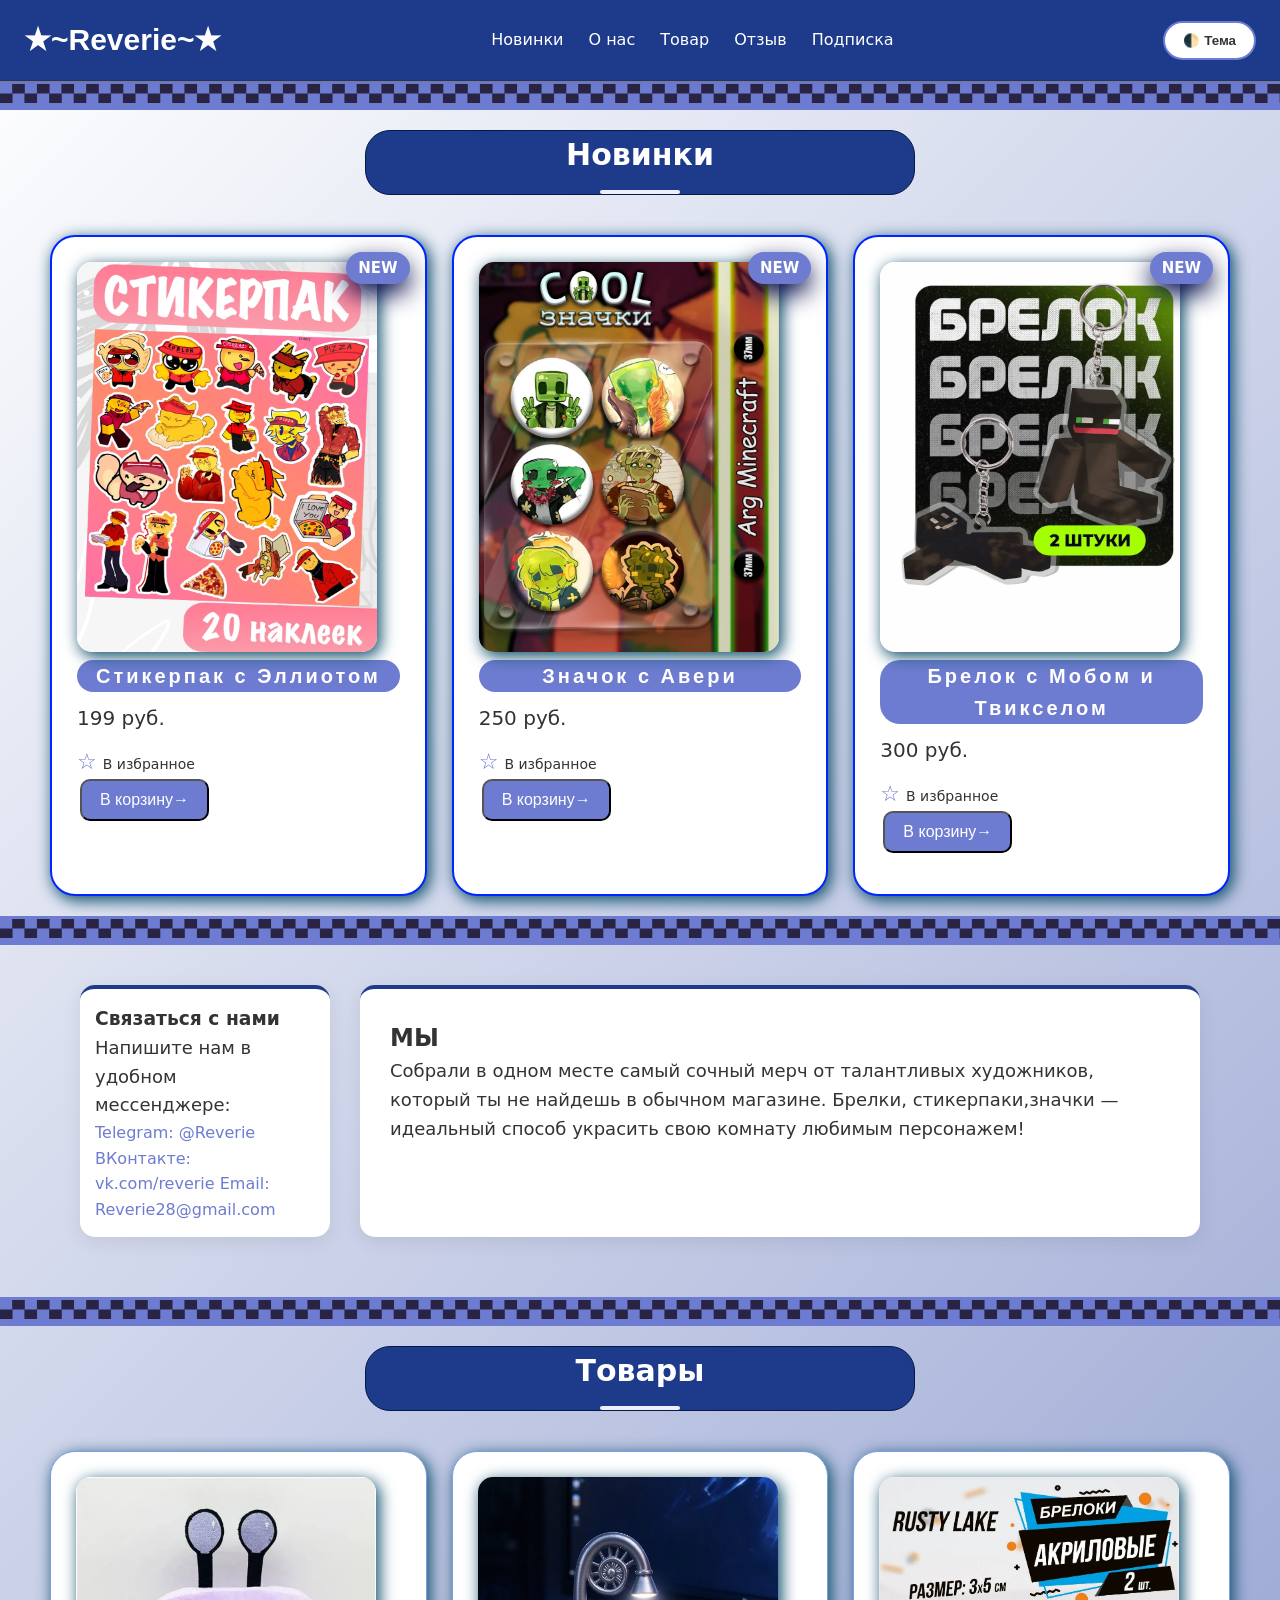
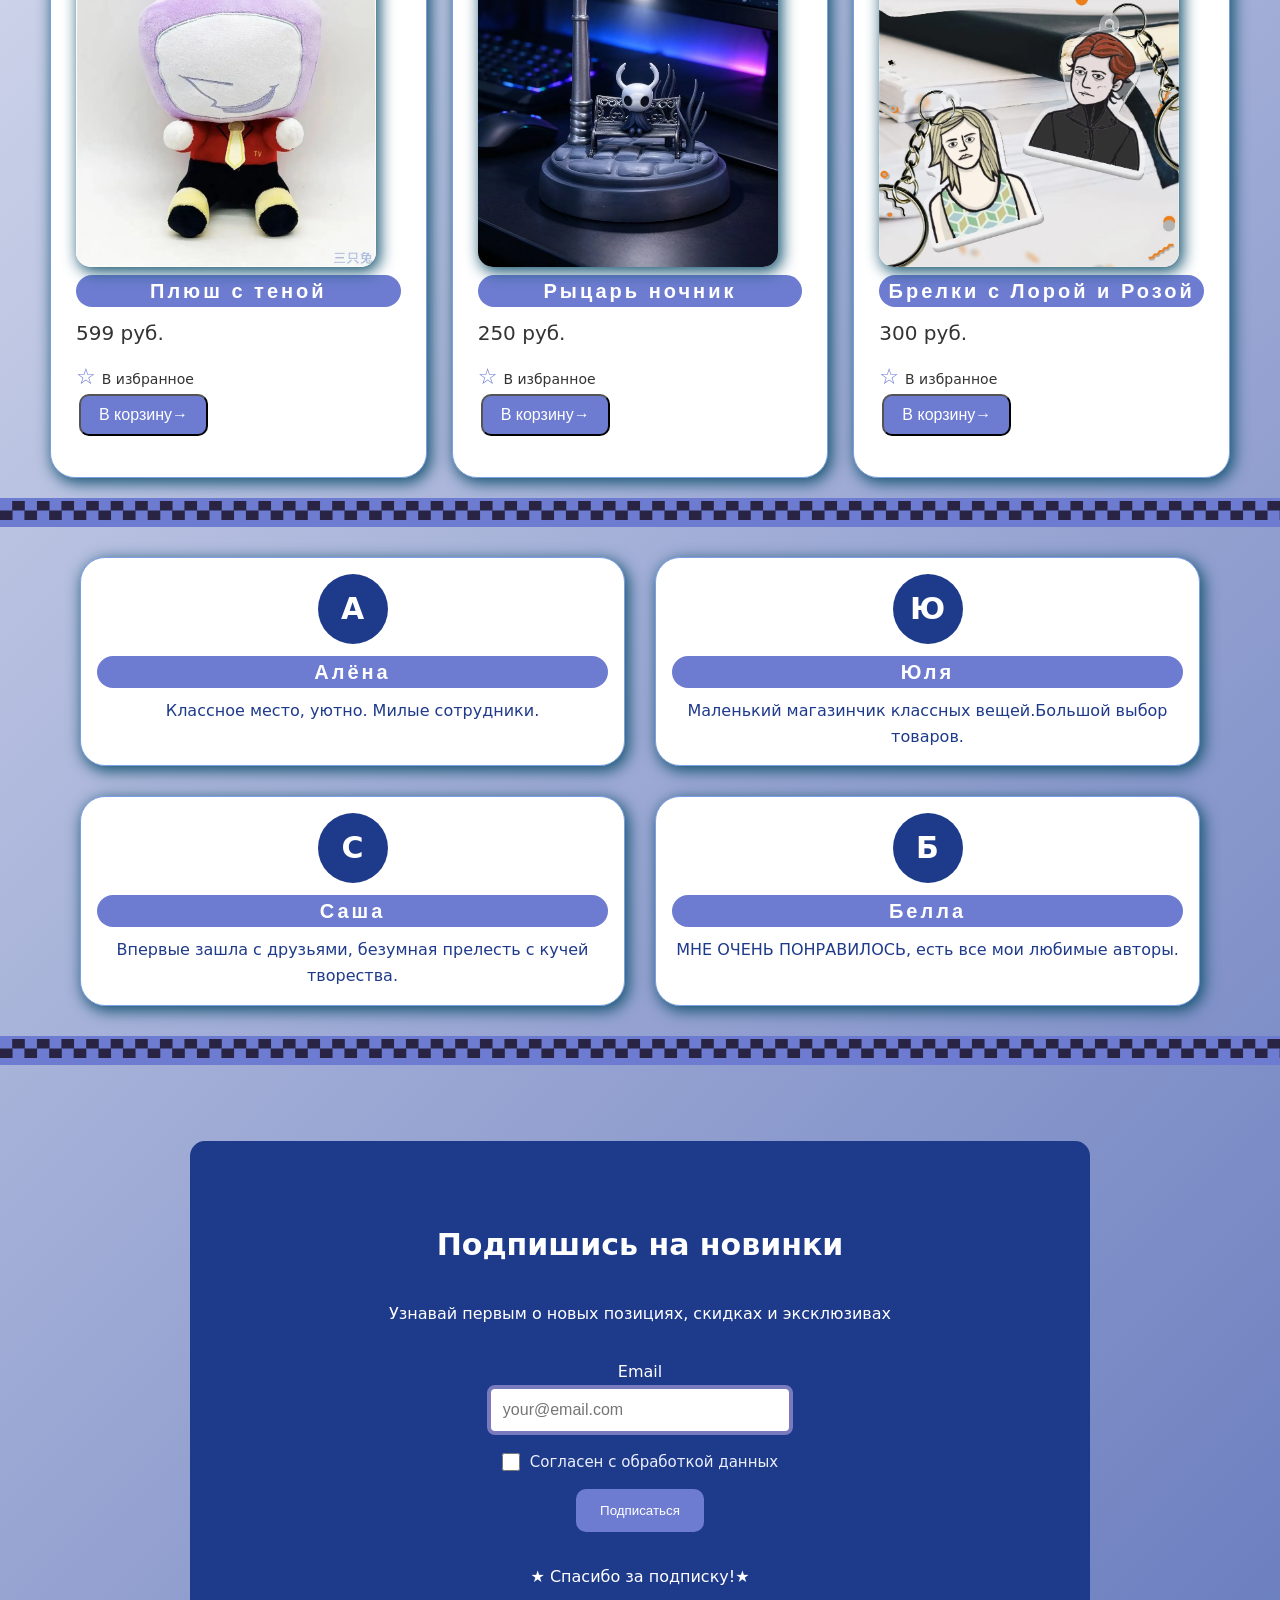
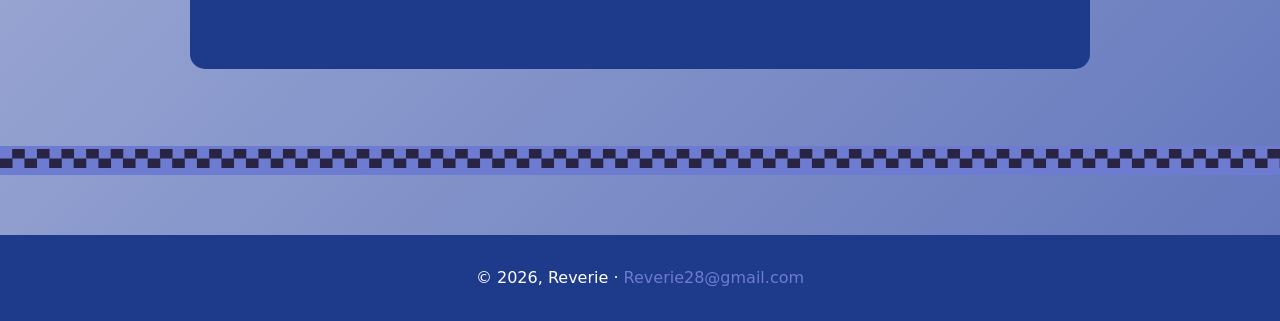
==== app_merch/index.html @ e4d5f83e "Add files via upload" ====
<!DOCTYPE html>
<html lang="ru">
<head>
  <meta charset="UTF-8">
  <meta name="viewport" content="width=device-width, initial-scale=1.0">
  <meta name="description" content="Reverie — сайт по продаже мерча">
  <title>Reverie — сайт по продаже мерча</title>
  <link rel="icon" href="favicon.svg">
  <link rel="stylesheet" href="styles.css"> 
</head>
<body>
  <header class="nav">
    <a href="#" class="logo">★~Reverie~★</a>
     <nav class="menu"> 
      <a href="#cont">Новинки</a> 
      <a href="#nas">О нас</a> 
      <a href="#cont1">Товар</a> 
      <a href="#otzuv">Отзыв</a> 
      <a href="#sub">Подписка</a> 
    </nav> 
    <button class="theme-toggle" onclick="document.body.classList.toggle('dark')">
    🌓 Тема
</button>

  </header>
 
  <main>
  <section class="decor1">
  <p>▄▀▄▀▄▀▄▀▄▀▄▀▄▀▄▀▄▀▄▀▄▀▄▀▄▀▄▀▄▀▄▀▄▀▄▀▄▀▄▀▄▀▄▀▄▀▄▀▄▀▄▀▄▀▄▀▄▀▄▀▄▀▄▀▄▀▄▀▄▀▄▀▄▀▄▀▄▀▄▀▄▀▄▀▄▀▄▀▄▀▄▀▄▀▄▀▄▀▄▀▄▀▄▀▄▀▄▀▄▀▄▀▄▀▄▀▄▀▄▀▄▀▄▀▄▀▄▀▄▀▄▀▄▀</p>
  </section>
    <section class="cont" id="cont">
         <h2>Новинки</h2>
    </section>
    <section class="cards-section">
        <div class="card"> 
          <span class="badge">NEW</span>
         <img src="elli.jpg" alt="мерч по Forsaken" width="300" height="390">
          <h3>Стикерпак с Эллиотом</h3> 
          <p class="price">199 руб.</p> 
          <label class="fav">
          <input type="checkbox">
          <span>В избранное</span>
          </label>
         <button class="btn">В корзину</button>
        </div> 
 
        <div class="card"> 
           <span class="badge">NEW</span>
        <img src="avery.jpg" alt="мерч по STWTDE" width="300" height="390">
          <h3>Значок с Авери</h3> 
          <p class="price">250 руб.</p>
          <label class="fav">
          <input type="checkbox">
          <span>В избранное</span>
          </label>
          <button class="btn">В корзину</button> 
        </div> 
 
        <div class="card"> 
           <span class="badge">NEW</span>
        <img src="Mob.jpg" alt="мерч по ThatMob" width="300" height="390">
          <h3>Брелок с Мобом и Твикселом</h3> 
          <p class="price">300 руб.</p> 
          <label class="fav">
          <input type="checkbox">
          <span>В избранное</span>
          </label>
          <button class="btn">В корзину</button>
           </div>  
    </section>
 
<section class="decor2">
 <p>▄▀▄▀▄▀▄▀▄▀▄▀▄▀▄▀▄▀▄▀▄▀▄▀▄▀▄▀▄▀▄▀▄▀▄▀▄▀▄▀▄▀▄▀▄▀▄▀▄▀▄▀▄▀▄▀▄▀▄▀▄▀▄▀▄▀▄▀▄▀▄▀▄▀▄▀▄▀▄▀▄▀▄▀▄▀▄▀▄▀▄▀▄▀▄▀▄▀▄▀▄▀▄▀▄▀▄▀▄▀▄▀▄▀▄▀▄▀▄▀▄▀▄▀▄▀▄▀▄▀▄▀▄▀</p>
</section>

<section class="layout" id="nas">
    <aside class="sidebar">
        <h3>Связаться с нами</h3>
    <p>Напишите нам в удобном мессенджере:</p>
    <ul class="sidebar-menu">
        <a href="#">  Telegram: @Reverie</a>
        <a href="#">ВКонтакте: vk.com/reverie</a>
        <a href="#">Email: Reverie28@gmail.com</a>
    </ul>
    </aside>
    <section class="content">
        <h2>МЫ</h2>
        <p>Собрали в одном месте самый сочный мерч от талантливых художников, который ты не найдешь в обычном магазине. Брелки, стикерпаки,значки — идеальный способ украсить свою комнату любимым персонажем!</p>
    </section>
</section>

<section class="decor1">
<p>▄▀▄▀▄▀▄▀▄▀▄▀▄▀▄▀▄▀▄▀▄▀▄▀▄▀▄▀▄▀▄▀▄▀▄▀▄▀▄▀▄▀▄▀▄▀▄▀▄▀▄▀▄▀▄▀▄▀▄▀▄▀▄▀▄▀▄▀▄▀▄▀▄▀▄▀▄▀▄▀▄▀▄▀▄▀▄▀▄▀▄▀▄▀▄▀▄▀▄▀▄▀▄▀▄▀▄▀▄▀▄▀▄▀▄▀▄▀▄▀▄▀▄▀▄▀▄▀▄▀▄▀▄▀</p>
</section>

<section class="cont" id="cont1">
         <h2>Товары</h2>
    </section>
    <section class="cards-section">
        <div class="card1"> 
         <img src="tena.jpg" alt="мерч по Дельтарун" width="300" height="390">
          <h3>Плюш с теной</h3> 
          <p class="price">599 руб.</p> 
          <label class="fav">
          <input type="checkbox">
          <span>В избранное</span>
          </label>
         <button class="btn">В корзину</button>
        </div> 
 
        <div class="card1"> 
        <img src="holow.jpg" alt="мерч по Hollow knight" width="300" height="390">
          <h3>Рыцарь ночник</h3> 
          <p class="price">250 руб.</p>
          <label class="fav">
          <input type="checkbox">
          <span>В избранное</span>
          </label>
          <button class="btn">В корзину</button> 
        </div> 
 
        <div class="card1">
        <img src="rusty.jpg" alt="мерч по Растилейк" width="300" height="390">
          <h3>Брелки с Лорой и Розой</h3> 
          <p class="price">300 руб.</p> 
          <label class="fav">
          <input type="checkbox">
          <span>В избранное</span>
          </label>
          <button class="btn">В корзину</button>
           </div>  
    </section>

<section class="decor2">
 <p>▄▀▄▀▄▀▄▀▄▀▄▀▄▀▄▀▄▀▄▀▄▀▄▀▄▀▄▀▄▀▄▀▄▀▄▀▄▀▄▀▄▀▄▀▄▀▄▀▄▀▄▀▄▀▄▀▄▀▄▀▄▀▄▀▄▀▄▀▄▀▄▀▄▀▄▀▄▀▄▀▄▀▄▀▄▀▄▀▄▀▄▀▄▀▄▀▄▀▄▀▄▀▄▀▄▀▄▀▄▀▄▀▄▀▄▀▄▀▄▀▄▀▄▀▄▀▄▀▄▀▄▀▄▀</p>
</section>

<section id="otzuv" class="mosaic">
      <article class="card member">
          <div class="avatar">А</div>
        <h3>Алёна</h3> 
        <p>Классное место, уютно. Милые сотрудники.</p>
      </article>
     <article class="card member">
          <div class="avatar">Ю</div>
        <h3>Юля</h3>
        <p>Маленький магазинчик классных вещей.Большой выбор товаров.</p>
      </article>
      <article class="card member">
          <div class="avatar">C</div>
        <h3>Саша</h3>
        <p>Впервые зашла с друзьями, безумная прелесть с кучей творества.</p>
      </article>
     <article class="card member">
          <div class="avatar">Б</div>
        <h3>Белла</h3>
        <p>МНЕ ОЧЕНЬ ПОНРАВИЛОСЬ, есть все мои любимые авторы.</p>
      </article>
    </section>

<section class="decor1">
 <p>▄▀▄▀▄▀▄▀▄▀▄▀▄▀▄▀▄▀▄▀▄▀▄▀▄▀▄▀▄▀▄▀▄▀▄▀▄▀▄▀▄▀▄▀▄▀▄▀▄▀▄▀▄▀▄▀▄▀▄▀▄▀▄▀▄▀▄▀▄▀▄▀▄▀▄▀▄▀▄▀▄▀▄▀▄▀▄▀▄▀▄▀▄▀▄▀▄▀▄▀▄▀▄▀▄▀▄▀▄▀▄▀▄▀▄▀▄▀▄▀▄▀▄▀▄▀▄▀▄▀▄▀▄▀</p>
</section>

<section class="sub" id="sub">
    <h2>Подпишись на новинки</h2>
    <p>Узнавай первым о новых позициях, скидках и эксклюзивах</p>
  
  <form class="sub-form">
      <span>Email</span>
      <input type="email" class="email" placeholder="your@email.com" required>
    
    <label class="sog">
      <input type="checkbox" required>
      <span>Согласен с обработкой данных</span>
    </label>
    
    <button type="submit" class="btn-sub">Подписаться</button>
  </form>
  
  <p>★ Спасибо за подписку!★</p>
  </section>
<section class="decor1">
  <p>▄▀▄▀▄▀▄▀▄▀▄▀▄▀▄▀▄▀▄▀▄▀▄▀▄▀▄▀▄▀▄▀▄▀▄▀▄▀▄▀▄▀▄▀▄▀▄▀▄▀▄▀▄▀▄▀▄▀▄▀▄▀▄▀▄▀▄▀▄▀▄▀▄▀▄▀▄▀▄▀▄▀▄▀▄▀▄▀▄▀▄▀▄▀▄▀▄▀▄▀▄▀▄▀▄▀▄▀▄▀▄▀▄▀▄▀▄▀▄▀▄▀▄▀▄▀▄▀▄▀▄▀▄▀</p>
</section>
  </main>
 
  <footer>
    <p>&copy; 2026, Reverie · <a href="Reverie28@gmail.com" >Reverie28@gmail.com</a></p>
  </footer>
  <a href="#" class="scroll-top">↑</a>
  <script>
  const btn = document.querySelector('.scroll-top');
  window.addEventListener('scroll', () => {
    btn.style.opacity = window.scrollY > 300 ? '1' : '0';
    btn.style.pointerEvents = window.scrollY > 300 ? 'auto' : 'none';
  });
</script>
</body>
</html>
---- app_merch/styles.css ----
:root{
--bg:#1E3A8A; /* Новинки */
--bgl:linear-gradient(135deg, var(--w) 0%, #6276bb 100%);/* Фон */
--text: #333; /* Перекл цвет */
--header: #1E3A8A; /*Шапка, подписки,подвал */
--logo:#FFFFFF;
--menu: #FFFFFF;
--border:#1E3A8A;/* Сайд и конт */
--decor:#6d7cd0;
--decortext:#ebeffe; /* Под новинками */
--card-bg:#FFFFFF; /* Фон карточек,отзывов */
--shad:#165471;
--font:'Trebuchet MS', 'Lucida Sans Unicode', 'Lucida Grande', 'Lucida Sans', Arial, sans-serif;
--bordradius: 25px;
--transition: 0.3s ease;
--w:white;
--b:rgb(41, 36, 68); /* КУбики*/
--btn:white;
--btnsub:#6d7cd0;


}

* {
    margin: 0;
    padding: 0;
    box-sizing: border-box;
}

body {
    font-family: system-ui, Arial, sans-serif;
    line-height: 1.6;
    color: #333;
    background: var(--bgl);

}

header.nav { 
  position: sticky; 
  top: 0; 
  z-index: 100; 
  display: flex; 
  justify-content: space-between; 
  align-items: center; 
  padding: 16px 24px; 
  background: var(--header);
  border-bottom: 1px solid ; 
  box-shadow: 0 2px 10px #0000000d;
} 

.logo {
  font-size: clamp(22px, 3vw, 30px);
  font-family: 'Franklin Gothic Medium', 'Arial Narrow', Arial, sans-serif;
  font-weight: 700;
  color:var(--logo);
  text-decoration: none;
}

.menu { display: flex; gap: 25px; } 
.menu a { color:var(--menu); text-decoration: none; } 
.menu a:hover { color: #1f4e79; } 


nav a {
  text-decoration: none;
  color: #333;
  font-weight: 500;
}

.catalog h2{font-size: clamp(20px, 2.5vw, 25px);
  margin-left: 20px;
  margin-bottom: 20px;
  color: #a8352f;
}


.cont { 
  margin: 20px auto;
  background-color: var(--bg);
  border-radius:var(--bordradius);
  width: 550px;
  color:var(--w);
  border: 1px solid #031a45; 
}

.cont h2 { font-size: clamp(22px, 3vw, 30px); 
  text-align: center; position: relative;
  padding-bottom: 15px;
}

.cont h2::after {
  content: "";
  position: absolute;
  bottom: 0;
  left: 50%;
  transform: translateX(-50%);
  width: 80px;
  height: 4px;
  background: var(--decortext);
  border-radius: 2px;
}

.cards-section {
  display: grid;
  grid-template-columns: repeat(auto-fit, minmax(280px, 1fr));
  gap: 25px;
  padding: 10px;
  max-width: 1200px;
  margin: 0 auto;
}

.card {
  background: var(--card-bg);
  border: 1px solid #7b9fe2; 
  border-radius: var(--bordradius);
  box-shadow: 3px 4px 15px 1px var(--shad);
  position: relative;
  overflow: hidden;
  top: 10px;
  transition: box-shadow 0.3s ease;
  opacity: 0;
  animation: fadeUp 0.6s ease forwards;
  padding: clamp(15px, 3vw, 25px);

}

.card1 {
  background: var(--card-bg);
  border: 1px solid #7b9fe2; 
  border-radius: var(--bordradius);
  box-shadow: 3px 4px 15px 1px var(--shad);
  position: relative;
  overflow: hidden;
  top: 10px;
  transition: transform 0.3s ease, box-shadow 0.3s ease;
  padding: clamp(15px, 3vw, 25px);

}

.card::before, .card1::before {
  content: "";
  position: absolute;
  top: 0;
  left: -100%;
  width: 100%;
  height: 100%;
  background: linear-gradient(
    90deg,
    transparent,
    #ffffff66,
    transparent
  );
  transition: left 0.6s ease;
  pointer-events: none;
}

.card:hover::before,.card1:hover::before {
  left: 100%;
}


.card :is(h2, h3, h4), .card1 :is(h2, h3, h4) {
  letter-spacing: 3px;
}

.card:has(.badge) {
  border: 2px solid #0026ff;
}

.card:hover, .card1:hover {
  transform: translateY(-8px);
  box-shadow: 0 15px 40px #00000026;
}


.card img,.card1 img {
  max-width: 100%;
  border-radius: 15px;
  box-shadow:3px 4px 15px 1px var(--shad);}

.card h3,.card1 h3 {
  text-align: center; 
  font-size: clamp(16px, 2vw, 20px); 
  background-color: var(--decor); 
  border-radius: 20px; 
  color:var(--w);
  font-family:var(--font);  
  margin: 0 auto 10px;   
}

@keyframes fadeUp {
    from {
        opacity: 0;
        transform: translateY(30px);
    }
    to {
        opacity: 1;
        transform: translateY(0);
    }
}

.card:nth-child(1) { animation-delay: 0.1s; }
.card:nth-child(2) { animation-delay: 0.2s; }
.card:nth-child(3) { animation-delay: 0.3s; }


.badge {
  position: absolute;
  top: 15px;
  right: 15px;
  padding: 4px 12px;
  background: var(--decor);
  color:var(--w);
  font-size: clamp(12px, 1.5vw, 15px);
  font-weight: 750;
  border-radius: var(--bordradius);
  box-shadow: 0px 10px 25px #080f4c;
}


.layout {
  display: grid;
  grid-template-columns: 250px 1fr;
  gap: 30px;
  padding: 60px 40px;
  max-width: 1200px;
  margin: 0 auto;
}

.decor1 {
  background-color:var(--decor);
  position: relative; 
  bottom:20px;
  top: 0px; 
  height: 29px;
  overflow: hidden; }

.decor2 {
  background-color:var(--decor);
  position: relative; 
  top: 20px; 
  height: 29px; 
  overflow: hidden;}

.decor1 p{color:var(--b); font-size: clamp(12px, 1.5vw, 16px);}
.decor2 p{color:var(--b); font-size: clamp(12px, 1.5vw, 16px);}

.sidebar {
  background: var(--w);
  padding: 15px;
  border-radius: 15px;
  box-shadow: 0 5px 20px rgba(0, 0, 0, 0.08);
  border-top: 4px solid var(--border);
    
}

.sidebar p {font-size: clamp(15px, 1.8vw, 18px);}

.content {
  background: var(--w);
  padding: 30px;
  border-radius: 15px;
  box-shadow: 0 5px 20px rgba(0, 0, 0, 0.08);
  border-top: 4px solid var(--border);
}

.content p {font-size: clamp(15px, 1.8vw, 18px);}

.price {font-size: clamp(16px, 1.8vw, 20px);
margin-bottom: 10px;}


.btn { 
  background: var(--decor); 
  color: var(--w); 
  padding: 10px 18px; 
  border-radius: 10px; 
  cursor: pointer; 
  margin: 0 3px 16px; 
  font-size: clamp(14px, 1.5vw, 16px);
  font-family:var(--font);
  transition: background 0.3s, transform 0.2s;
}

.btn::after {
  content: " →";
  display: inline-block;
  transition: transform 0.3s ease;
}

.btn:hover::after {
  transform: translateX(5px);
}

.btn:hover {
    background: #5a67d8;
    transform: translateY(-2px);
}

.btn:active {
    transform: translateY(0) scale(0.95);
    background: #4c51bf;
}


.mosaic {
  display: grid;
  grid-template-columns: repeat(2, 1fr);
  gap: 30px;
  max-width: 1200px;
  margin: 40px auto;
  padding: 0 40px;
}

.mosaic p{color: var(--border);}

.member {
  background-color:var(--w);
  padding: 16px;
  text-align: center;
}
.avatar {
  width: 70px;
  height: 70px;
  margin: 0 auto 12px;
  border-radius: 50%;
  color: var(--w);
  font-size:  clamp(22px, 2.5vw, 30px);
  font-weight: bold;
  display: flex;
  align-items: center;
  justify-content: center;
  transition: transform 0.6s; 
}


.avatar:hover { transform: rotate(360deg); }
.member:nth-child(1) .avatar { background-image: linear-gradient(135deg, #1E3A8A, #1E3A8A); }
.member:nth-child(2) .avatar { background-image: linear-gradient(135deg, #1E3A8A, #1E3A8A); }
.member:nth-child(3) .avatar { background-image: linear-gradient(135deg, #1E3A8A, #1E3A8A); }
.member:nth-child(4) .avatar { background-image: linear-gradient(135deg,#1E3A8A, #1E3A8A); }


footer {
  display: flex;
  justify-content: center;
  align-items: center;
  padding: 30px;
  background:var(--header);
  color: var(--w);
  margin-top: 60px;
}

a { color: var(--decor); text-decoration: none;}


.sub {
  display: flex;
  flex-direction: column;
  align-items: center;
  gap: clamp(20px, 3vw, 32px);
  padding: clamp(40px, 8vw, 80px) clamp(20px, 4vw, 40px);
  margin: clamp(40px, 6vw, 80px) auto;
  max-width: 900px;
  background:var(--header);
  color: var(--w);
  border-radius:15px;
  text-align: center;
}

.sub h2 {
  font-size: clamp(24px, 4vw, 30px);
}

.btn-sub{
  padding: clamp(10px, 1.5vw, 14px) clamp(18px, 2.5vw, 24px);
  border-radius: 10px;
  border: var(--header); 
  background-color:var(--btnsub);
  color: var(--w);
  cursor: pointer;
  transition: background 0.3s, transform 0.2s;
}

.btn-sub:hover {
    background: #5a67d8;
    transform: translateY(-2px);
}

.btn-sub:active {
    transform: translateY(0) scale(0.95);
    background: #4c51bf;
}

 
.sog {
  display: flex;
  align-items: center;
  justify-content: center;
  gap: 10px;
  cursor: pointer;
  font-size: clamp(13px, 1.5vw, 15px);
  color: var(--decortext);
  margin: 15px;

}

.sog input {
  width: 18px;
  height: 18px;
  cursor: pointer;
}


.scroll-top {
  position: fixed;
  bottom: 30px;
  right: 30px;
  width: 55px;
  height: 55px;
  background:var(--decor);
  color: var(--w);
  border-radius: 50%;
  display: flex;
  justify-content: center;
  align-items: center;
  text-decoration: none;
  font-size: 24px;
  box-shadow: 0 5px 20px rgba(102, 126, 234, 0.5);
  z-index: 100;
}

input,
textarea {
  padding: 12px;
  border: 4px solid #7a7abe;
  border-radius: 8px;
  font-size: 16px;
  width: 100%;
  max-width: 400px; 
  transition: border-color 0.3s, box-shadow 0.3s;
}

input:focus,
textarea:focus {
  outline: none;
  border-color: #c22222;
  box-shadow: 0 0 0 3px rgba(109, 124, 208, 0.25);
}

body.dark {
  --bg: #6d7cd0;
  --card-bg: white;
  --header:black;
  --bgl:linear-gradient(135deg, rgb(23, 21, 21) 0%, #39446e 100%);
  --decor:black;
  --b:#6d7cd0;
  --bb:black;
  --btn:rgb(23, 21, 21);
  --btnsub:#6d7cd0;

}

.theme-toggle {
  padding: 10px 18px;
  background: var(--btn);
  color: var(--text);
  border: 2px solid var(--decor);
  border-radius: 50px;
  cursor: pointer;
  font-weight: 600;
  z-index: 200;
  transition: background var(--transition), color var(--transition);
}

.theme-toggle:hover {
    background: var(--decor);
    color: var(--w);
}

.fav {
    display: flex;
    align-items: center;
    gap: 8px;
    cursor: pointer;
    font-size: 14px;
}

.fav input {
    display: none;
}

.fav span::before {
    content: "☆";
    font-size: 22px;
    color: var(--decor);
    margin-right: 6px;
    display: inline-block;
    transition: transform var(--transition);
}

.fav input:checked + span::before {
    content: "★";
    transform: scale(1.2);
}

@media (max-width: 900px) {
  .layout {
    grid-template-columns: 1fr;
    padding: 40px 20px;
  }
  
  .mosaic {
    grid-template-columns: repeat(2, 1fr);
    padding: 0 20px;
  }
  
  .cont {
    width: 90%;
    max-width: 550px;
  }
}
@media (max-width: 600px) {
  header.nav {
    flex-direction: column;
    gap: 10px;
    padding: 12px 16px;
    text-align: center;
  }
  .menu {flex-wrap: wrap; justify-content: center; gap: 30px;}
  .logo {font-size: 20px;}
  .cont {width: 90%;}
  .cards-section {grid-template-columns: 1fr;padding: 20px 16px;}
  .card h3 {max-width: 100%;}
  .layout {
    grid-template-columns: 1fr;
    padding: 30px 16px;
    gap: 20px;
  }
  .mosaic {
    grid-template-columns: 1fr;
    padding: 0 16px;
    gap: 20px;
  }
  .sub {
    margin: 30px 16px;
    padding: 30px 20px;
    border-radius: 15px;
  }
  .sub-form {width: 100%;}
  
  input[type="email"] {
    width: 100%;
    max-width: 100%;
  }
  .scroll-top {
    width: 45px;
    height: 45px;
    bottom: 16px;
    right: 16px;
    font-size: 20px;
  }
  .theme-toggle {
    font-size: 13px;
    padding: 8px 14px;
  }
  .decor1 p,
  .decor2 p {
    font-size: 10px;
  }
}
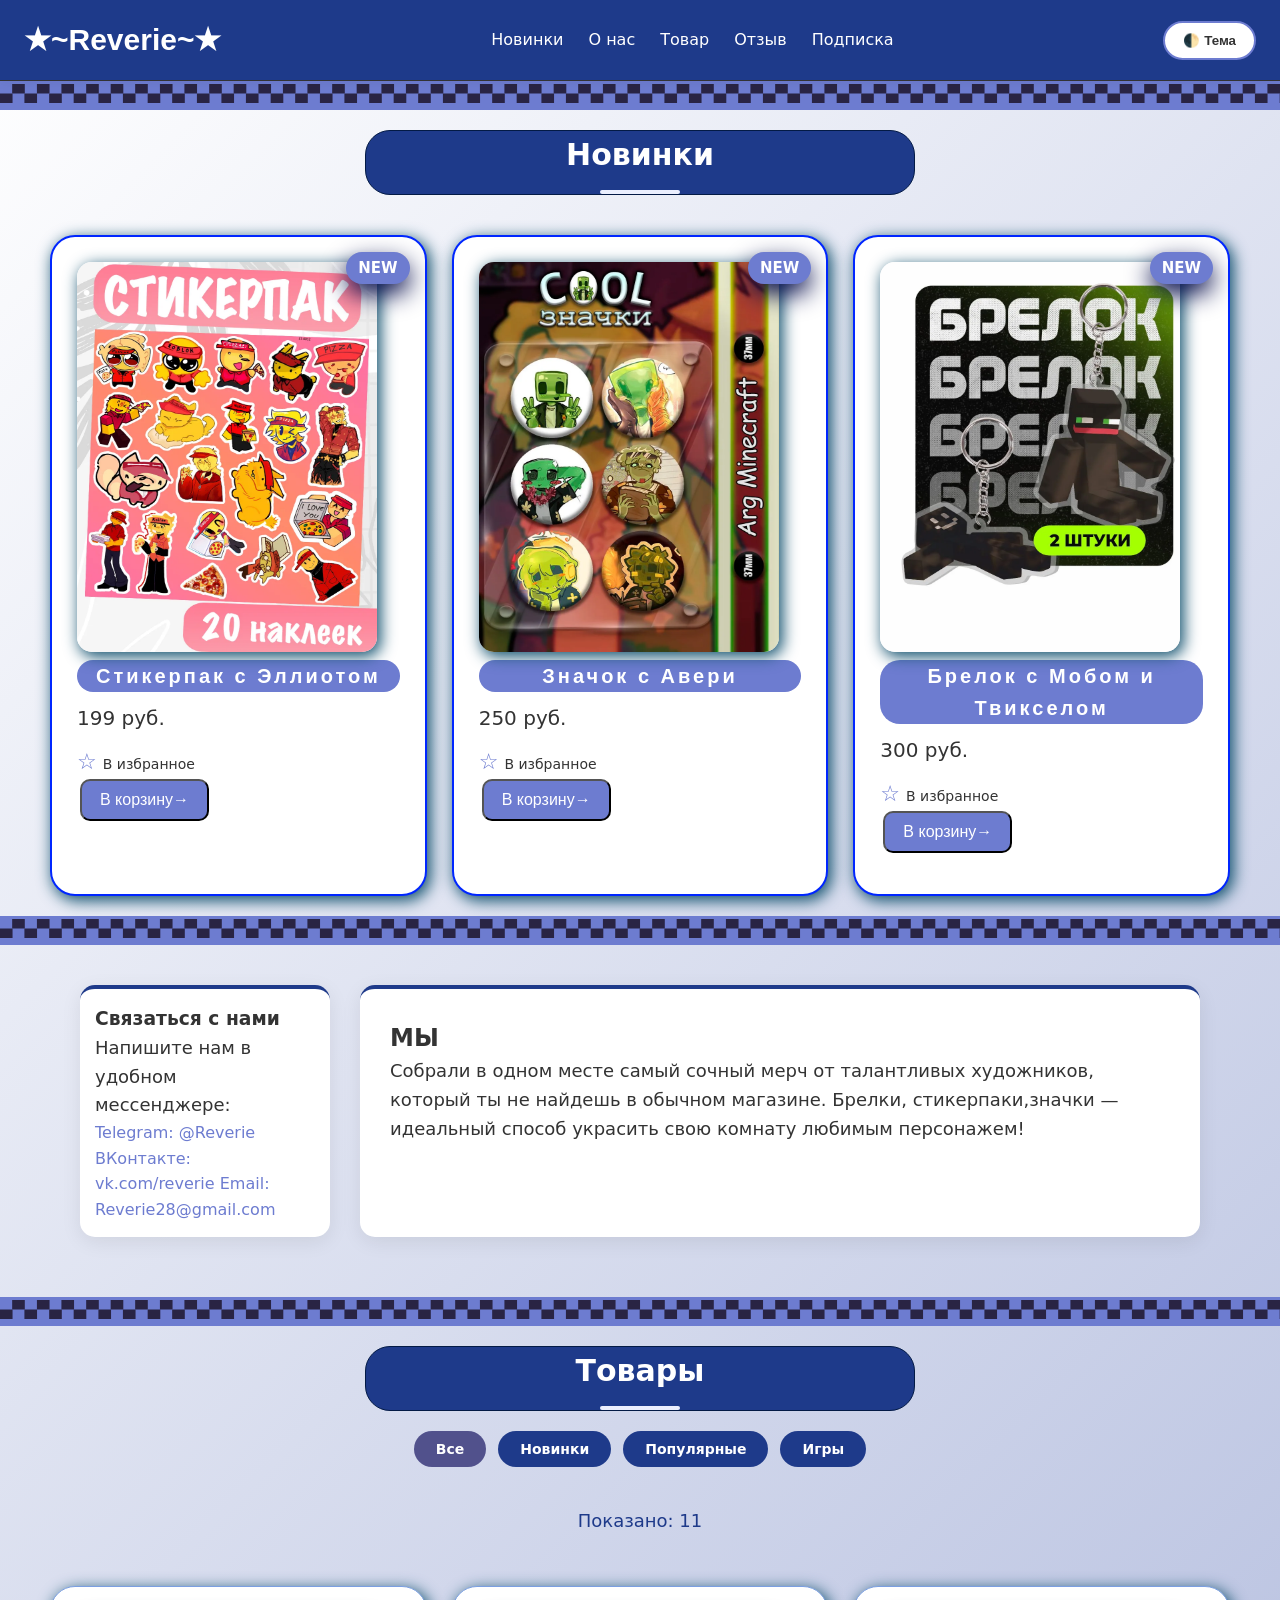
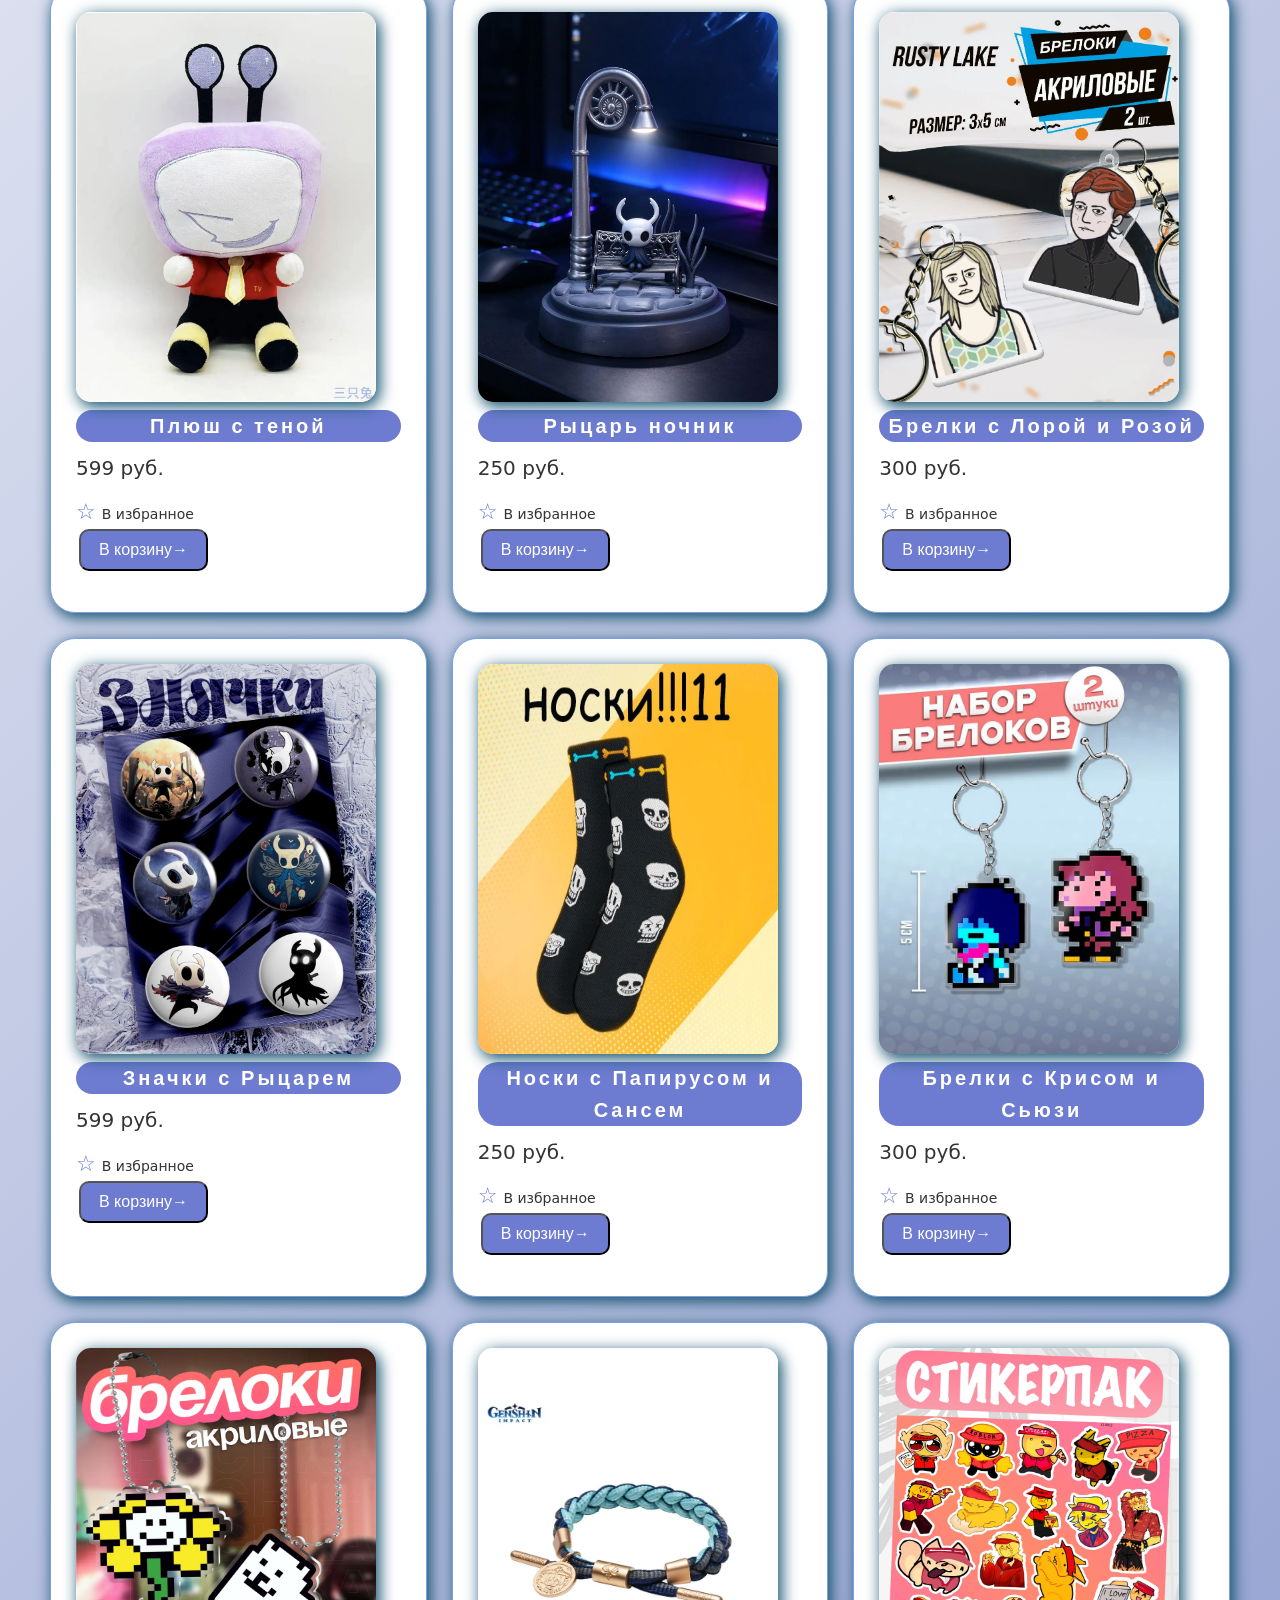
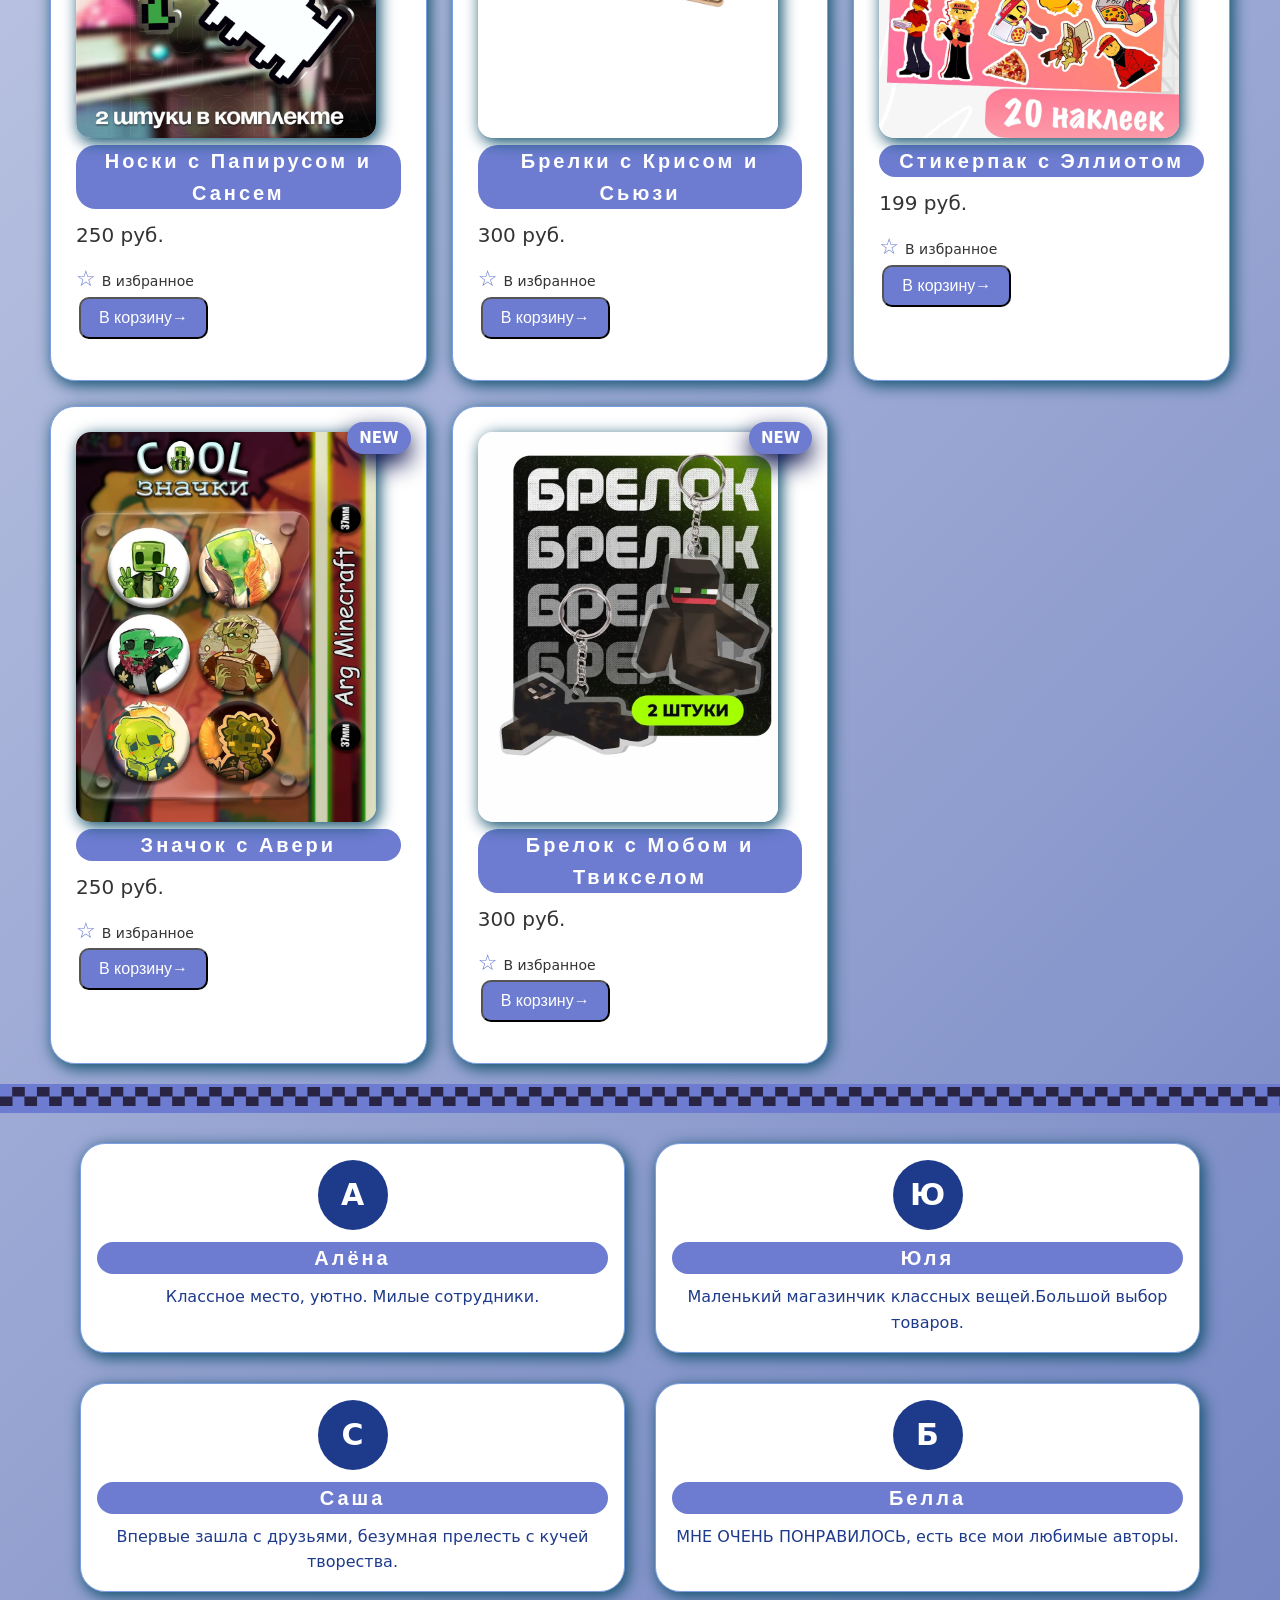
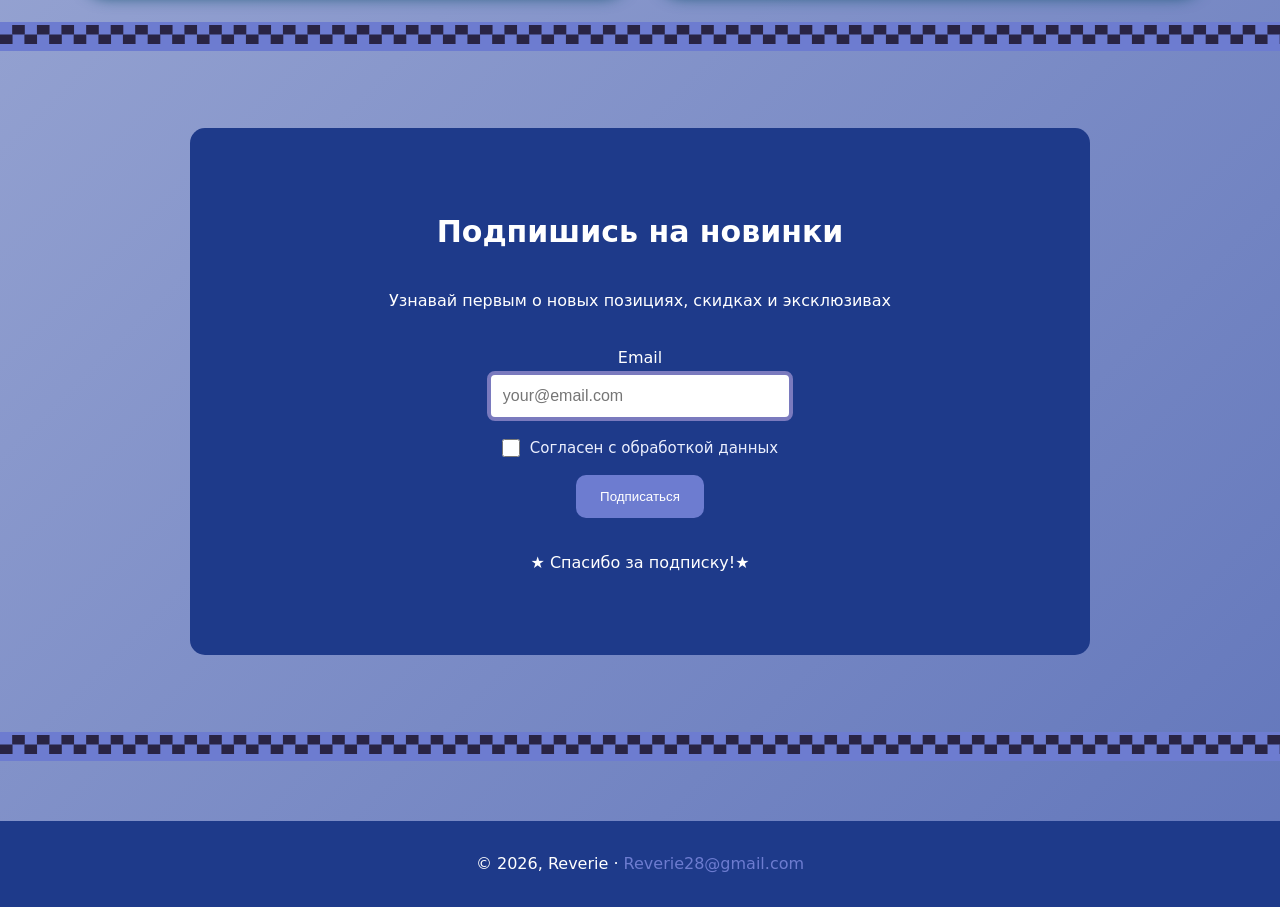
==== commit dc31fc15: "лаба 19 js" ====
--- a/app_merch/index.html
+++ b/app_merch/index.html
@@ -5,7 +5,7 @@
   <meta name="viewport" content="width=device-width, initial-scale=1.0">
   <meta name="description" content="Reverie — сайт по продаже мерча">
   <title>Reverie — сайт по продаже мерча</title>
-  <link rel="icon" href="favicon.svg">
+  <link rel="icon" href="#">
   <link rel="stylesheet" href="styles.css"> 
 </head>
 <body>
@@ -18,7 +18,7 @@
       <a href="#otzuv">Отзыв</a> 
       <a href="#sub">Подписка</a> 
     </nav> 
-    <button class="theme-toggle" onclick="document.body.classList.toggle('dark')">
+    <button class="theme-toggle" id="themeBtn" aria-label="Переключить тему">
     🌓 Тема
 </button>
 
@@ -28,11 +28,12 @@
   <section class="decor1">
   <p>▄▀▄▀▄▀▄▀▄▀▄▀▄▀▄▀▄▀▄▀▄▀▄▀▄▀▄▀▄▀▄▀▄▀▄▀▄▀▄▀▄▀▄▀▄▀▄▀▄▀▄▀▄▀▄▀▄▀▄▀▄▀▄▀▄▀▄▀▄▀▄▀▄▀▄▀▄▀▄▀▄▀▄▀▄▀▄▀▄▀▄▀▄▀▄▀▄▀▄▀▄▀▄▀▄▀▄▀▄▀▄▀▄▀▄▀▄▀▄▀▄▀▄▀▄▀▄▀▄▀▄▀▄▀</p>
   </section>
+
     <section class="cont" id="cont">
          <h2>Новинки</h2>
     </section>
     <section class="cards-section">
-        <div class="card"> 
+         <div class="card"> 
           <span class="badge">NEW</span>
          <img src="elli.jpg" alt="мерч по Forsaken" width="300" height="390">
           <h3>Стикерпак с Эллиотом</h3> 
@@ -42,9 +43,9 @@
           <span>В избранное</span>
           </label>
          <button class="btn">В корзину</button>
-        </div> 
- 
-        <div class="card"> 
+         </div>  
+ 
+          <div class="card"> 
            <span class="badge">NEW</span>
         <img src="avery.jpg" alt="мерч по STWTDE" width="300" height="390">
           <h3>Значок с Авери</h3> 
@@ -54,7 +55,7 @@
           <span>В избранное</span>
           </label>
           <button class="btn">В корзину</button> 
-        </div> 
+       </div>  
  
         <div class="card"> 
            <span class="badge">NEW</span>
@@ -96,8 +97,17 @@
 <section class="cont" id="cont1">
          <h2>Товары</h2>
     </section>
+
+<div class="filters">
+    <button class="filter-btn active" data-filter="all">Все</button>
+    <button class="filter-btn" data-filter="new">Новинки</button>
+    <button class="filter-btn" data-filter="popul">Популярные</button>
+    <button class="filter-btn" data-filter="game">Игры</button>
+</div>
+<p class="filter-count">Показано: <span id="filterCount">0</span></p>
+
     <section class="cards-section">
-        <div class="card1"> 
+        <article class="card1" data-category="game">
          <img src="tena.jpg" alt="мерч по Дельтарун" width="300" height="390">
           <h3>Плюш с теной</h3> 
           <p class="price">599 руб.</p> 
@@ -106,9 +116,9 @@
           <span>В избранное</span>
           </label>
          <button class="btn">В корзину</button>
-        </div> 
- 
-        <div class="card1"> 
+        </article>
+ 
+        <article class="card1" data-category="popul">
         <img src="holow.jpg" alt="мерч по Hollow knight" width="300" height="390">
           <h3>Рыцарь ночник</h3> 
           <p class="price">250 руб.</p>
@@ -117,9 +127,9 @@
           <span>В избранное</span>
           </label>
           <button class="btn">В корзину</button> 
-        </div> 
- 
-        <div class="card1">
+       </article> 
+ 
+        <article class="card1" data-category="game">
         <img src="rusty.jpg" alt="мерч по Растилейк" width="300" height="390">
           <h3>Брелки с Лорой и Розой</h3> 
           <p class="price">300 руб.</p> 
@@ -128,8 +138,98 @@
           <span>В избранное</span>
           </label>
           <button class="btn">В корзину</button>
-           </div>  
-    </section>
+           </article>
+
+    <article class="card1" data-category="game">
+         <img src="holow1.jpg" alt="мерч по Hollow knight" width="300" height="390">
+          <h3>Значки с Рыцарем</h3> 
+          <p class="price">599 руб.</p> 
+          <label class="fav">
+          <input type="checkbox">
+          <span>В избранное</span>
+          </label>
+         <button class="btn">В корзину</button>
+        </article>
+ 
+        <article class="card1" data-category="popul">
+        <img src="sans.jpg" alt="мерч по Undertail" width="300" height="390">
+          <h3>Носки с Папирусом и Сансем</h3> 
+          <p class="price">250 руб.</p>
+          <label class="fav">
+          <input type="checkbox">
+          <span>В избранное</span>
+          </label>
+          <button class="btn">В корзину</button> 
+       </article> 
+ 
+        <article class="card1" data-category="popul">
+        <img src="delt.jpg" alt="мерч по  Дельтарун" width="300" height="390">
+          <h3>Брелки с Крисом и Сьюзи</h3> 
+          <p class="price">300 руб.</p> 
+          <label class="fav">
+          <input type="checkbox">
+          <span>В избранное</span>
+          </label>
+          <button class="btn">В корзину</button>
+           </article>
+  
+     <article class="card1" data-category="game">
+        <img src="under1.jpg" alt="мерч по Undertail" width="300" height="390">
+          <h3>Носки с Папирусом и Сансем</h3> 
+          <p class="price">250 руб.</p>
+          <label class="fav">
+          <input type="checkbox">
+          <span>В избранное</span>
+          </label>
+          <button class="btn">В корзину</button> 
+       </article> 
+ 
+        <article class="card1" data-category="game">
+        <img src="gen.jpg" alt="мерч по  Дельтарун" width="300" height="390">
+          <h3>Брелки с Крисом и Сьюзи</h3> 
+          <p class="price">300 руб.</p> 
+          <label class="fav">
+          <input type="checkbox">
+          <span>В избранное</span>
+          </label>
+          <button class="btn">В корзину</button>
+           </article>
+
+   <article class="card1" data-category="new">
+         <img src="elli.jpg" alt="мерч по Forsaken" width="300" height="390">
+          <h3>Стикерпак с Эллиотом</h3> 
+          <p class="price">199 руб.</p> 
+          <label class="fav">
+          <input type="checkbox">
+          <span>В избранное</span>
+          </label>
+         <button class="btn">В корзину</button>
+           </article>
+ 
+          <article class="card1" data-category="new">
+           <span class="badge">NEW</span>
+        <img src="avery.jpg" alt="мерч по STWTDE" width="300" height="390">
+          <h3>Значок с Авери</h3> 
+          <p class="price">250 руб.</p>
+          <label class="fav">
+          <input type="checkbox">
+          <span>В избранное</span>
+          </label>
+          <button class="btn">В корзину</button> 
+         </article>
+ 
+        <article class="card1" data-category="new">
+           <span class="badge">NEW</span>
+        <img src="Mob.jpg" alt="мерч по ThatMob" width="300" height="390">
+          <h3>Брелок с Мобом и Твикселом</h3> 
+          <p class="price">300 руб.</p> 
+          <label class="fav">
+          <input type="checkbox">
+          <span>В избранное</span>
+          </label>
+          <button class="btn">В корзину</button>
+             </article>
+              </section>
 
 <section class="decor2">
  <p>▄▀▄▀▄▀▄▀▄▀▄▀▄▀▄▀▄▀▄▀▄▀▄▀▄▀▄▀▄▀▄▀▄▀▄▀▄▀▄▀▄▀▄▀▄▀▄▀▄▀▄▀▄▀▄▀▄▀▄▀▄▀▄▀▄▀▄▀▄▀▄▀▄▀▄▀▄▀▄▀▄▀▄▀▄▀▄▀▄▀▄▀▄▀▄▀▄▀▄▀▄▀▄▀▄▀▄▀▄▀▄▀▄▀▄▀▄▀▄▀▄▀▄▀▄▀▄▀▄▀▄▀▄▀</p>
@@ -188,14 +288,8 @@
   <footer>
     <p>&copy; 2026, Reverie · <a href="Reverie28@gmail.com" >Reverie28@gmail.com</a></p>
   </footer>
-  <a href="#" class="scroll-top">↑</a>
-  <script>
-  const btn = document.querySelector('.scroll-top');
-  window.addEventListener('scroll', () => {
-    btn.style.opacity = window.scrollY > 300 ? '1' : '0';
-    btn.style.pointerEvents = window.scrollY > 300 ? 'auto' : 'none';
-  });
-</script>
+  <button class="scroll-top" id="scrollTopBtn" aria-label="Наверх">↑</button>
+<script src="script.js"></script>
 </body>
 </html>
 
--- a/app_merch/styles.css
+++ b/app_merch/styles.css
@@ -413,22 +413,46 @@
 
 
 .scroll-top {
-  position: fixed;
-  bottom: 30px;
-  right: 30px;
-  width: 55px;
-  height: 55px;
-  background:var(--decor);
-  color: var(--w);
-  border-radius: 50%;
-  display: flex;
-  justify-content: center;
-  align-items: center;
-  text-decoration: none;
-  font-size: 24px;
-  box-shadow: 0 5px 20px rgba(102, 126, 234, 0.5);
-  z-index: 100;
-}
+     position: fixed;
+    bottom: 30px;
+    right: 30px;
+    width: 55px;
+    height: 55px;
+    background: var(--primary);
+    color: white;
+    border: none;
+    border-radius: 50%;
+    display: flex;
+    justify-content: center;
+    align-items: center;
+    font-size: 24px;
+    font-weight: bold;
+    cursor: pointer;
+    box-shadow: 0 5px 20px rgba(102, 126, 234, 0.5);
+    z-index: 999;
+    opacity: 0;
+    visibility: hidden;
+    transition: opacity 0.3s, visibility 0.3s, transform 0.3s, background 0.3s;
+    font-family: inherit;
+
+
+}
+
+.scroll-top.visible {
+    opacity: 1;
+    visibility: visible;
+}
+
+.scroll-top:hover {
+    background: var(--primary);
+    filter: brightness(0.9);
+    transform: translateY(-5px) scale(1.05);
+}
+
+.scroll-top:active {
+    transform: scale(0.95);
+}
+
 
 input,
 textarea {
@@ -476,7 +500,13 @@
 .theme-toggle:hover {
     background: var(--decor);
     color: var(--w);
-}
+    transform: translateY(-2px);
+}
+
+.theme-toggle:active {
+    transform: scale(0.95);
+}
+
 
 .fav {
     display: flex;
@@ -503,6 +533,53 @@
     content: "★";
     transform: scale(1.2);
 }
+
+.filters {
+    display: flex;
+    justify-content: center;
+    flex-wrap: wrap;
+    gap: 12px;
+    margin-bottom: 40px;
+    padding: 0 20px;
+}
+
+.filter-btn {
+    padding: 10px 22px;
+    background: var(--header);
+    color: var(--w);
+    border: 2px solid var(--primary);
+    border-radius: 50px;
+    font-size: 14px;
+    font-weight: 600;
+    cursor: pointer;
+    transition: background 0.3s, color 0.3s, transform 0.2s;
+    font-family: inherit;
+}
+
+.filter-btn:hover {
+    background: var(--decor);
+    color: white;
+    transform: translateY(-2px);
+}
+
+.filter-btn.active {
+    background: rgb(81, 81, 140);
+    color: white;
+}
+
+/* Скрытая карточка */
+.card1.hidden {
+    display: none;
+}
+
+/* Счётчик */
+.filter-count {
+    text-align: center;
+    color: var(--bg);
+    margin-bottom: 30px;
+    font-size: 18px;
+}
+
 
 @media (max-width: 900px) {
   .layout {
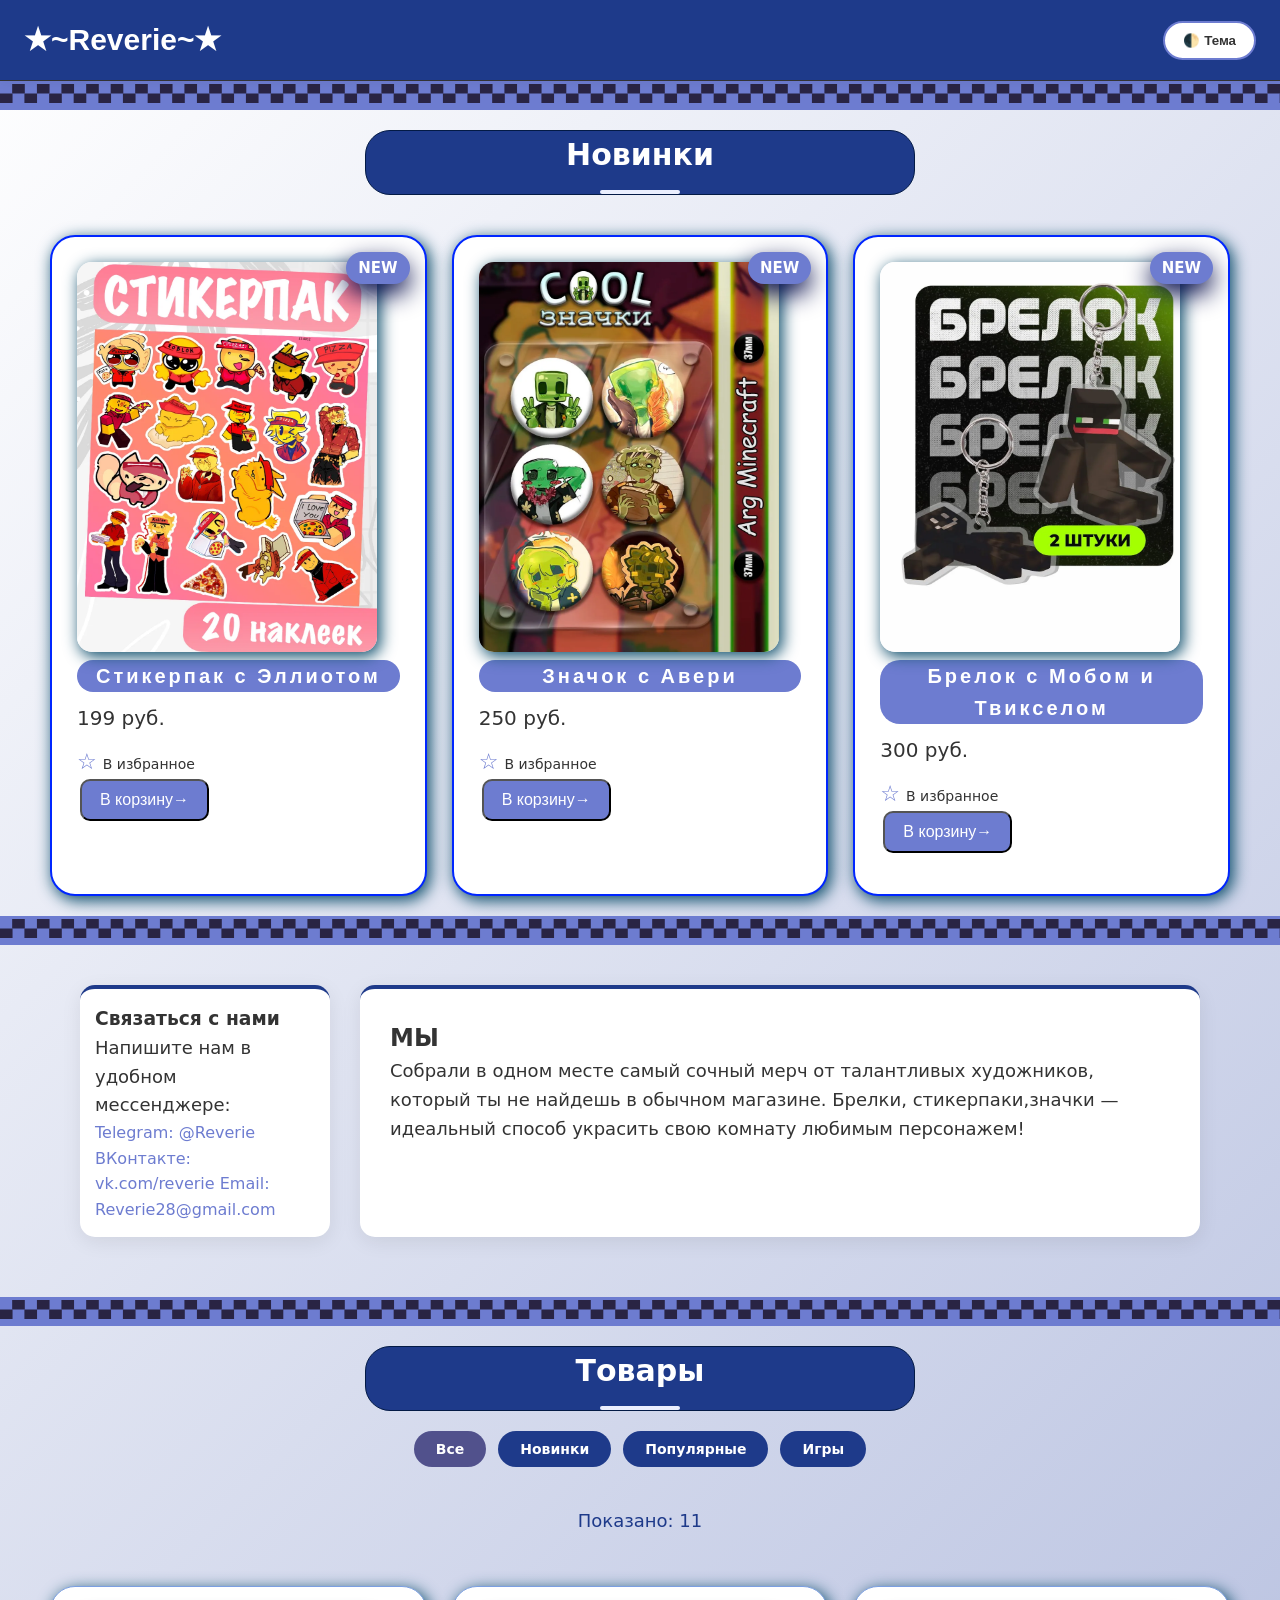
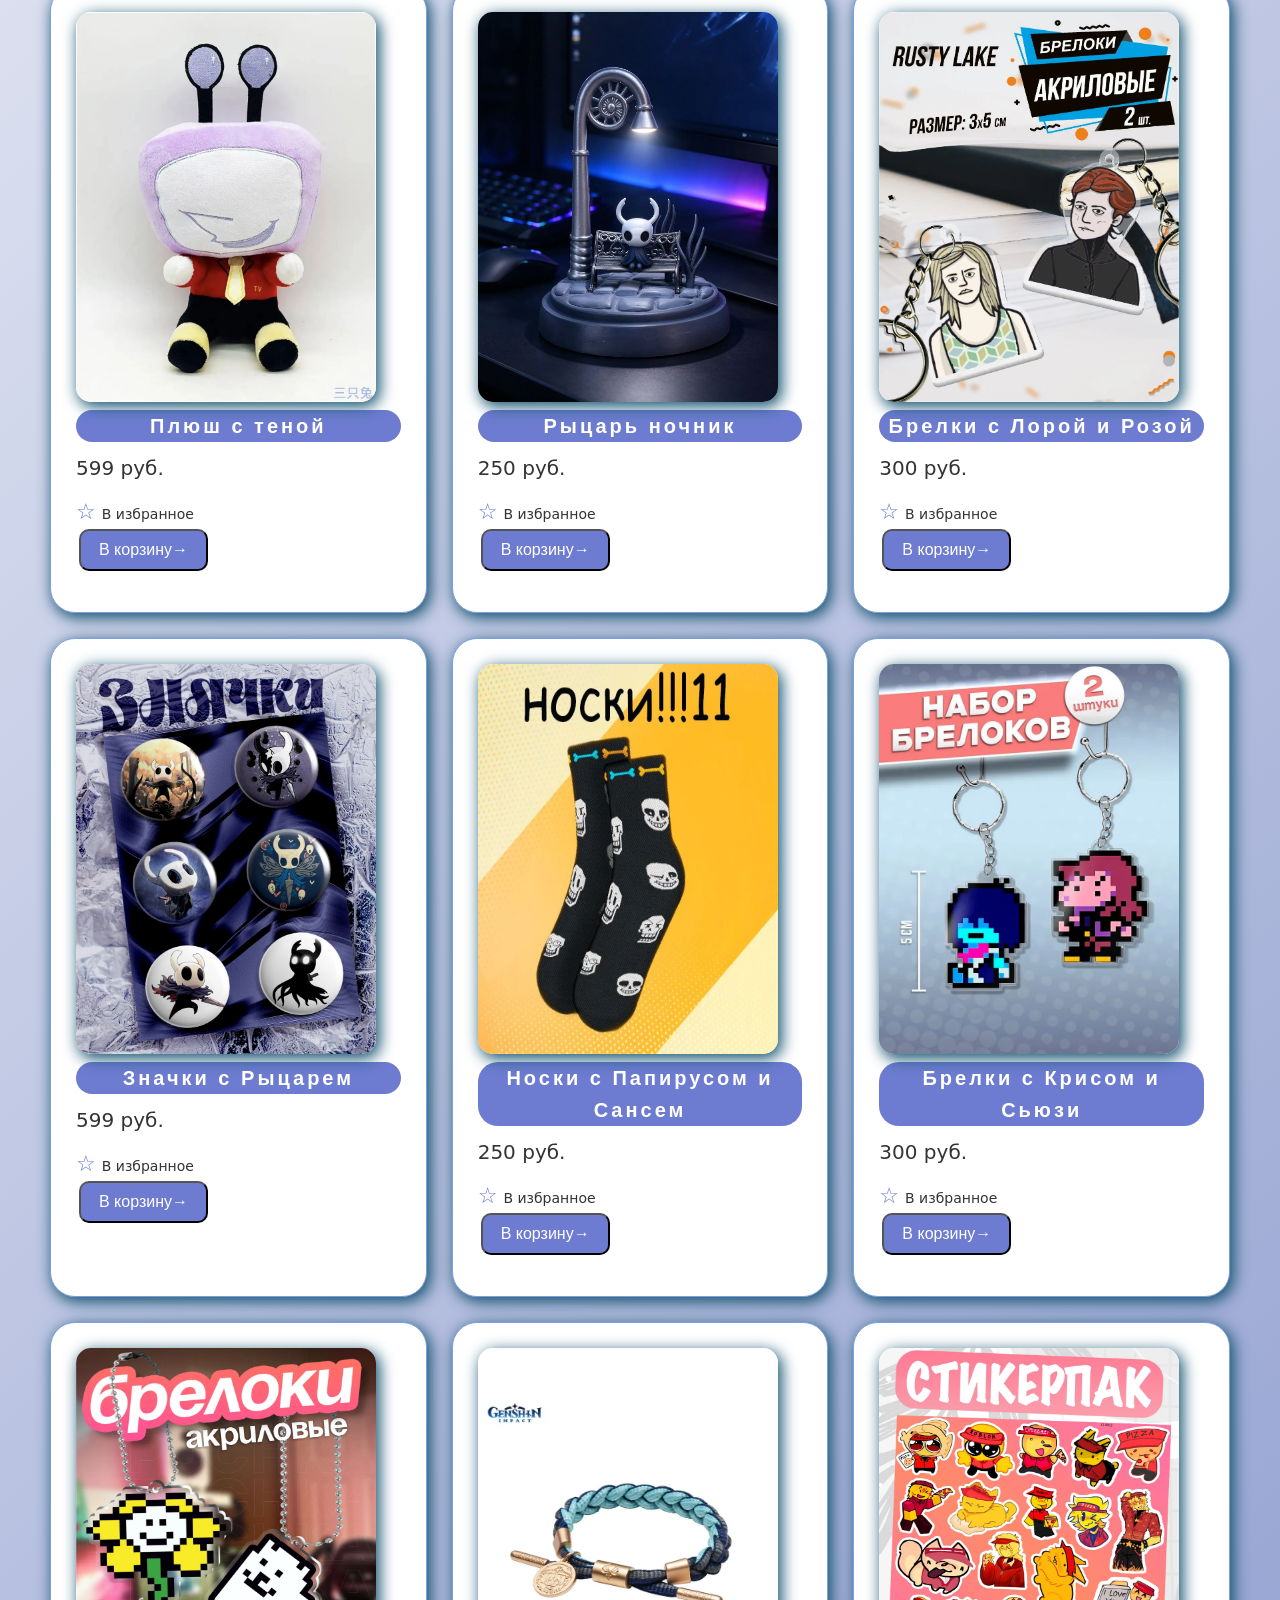
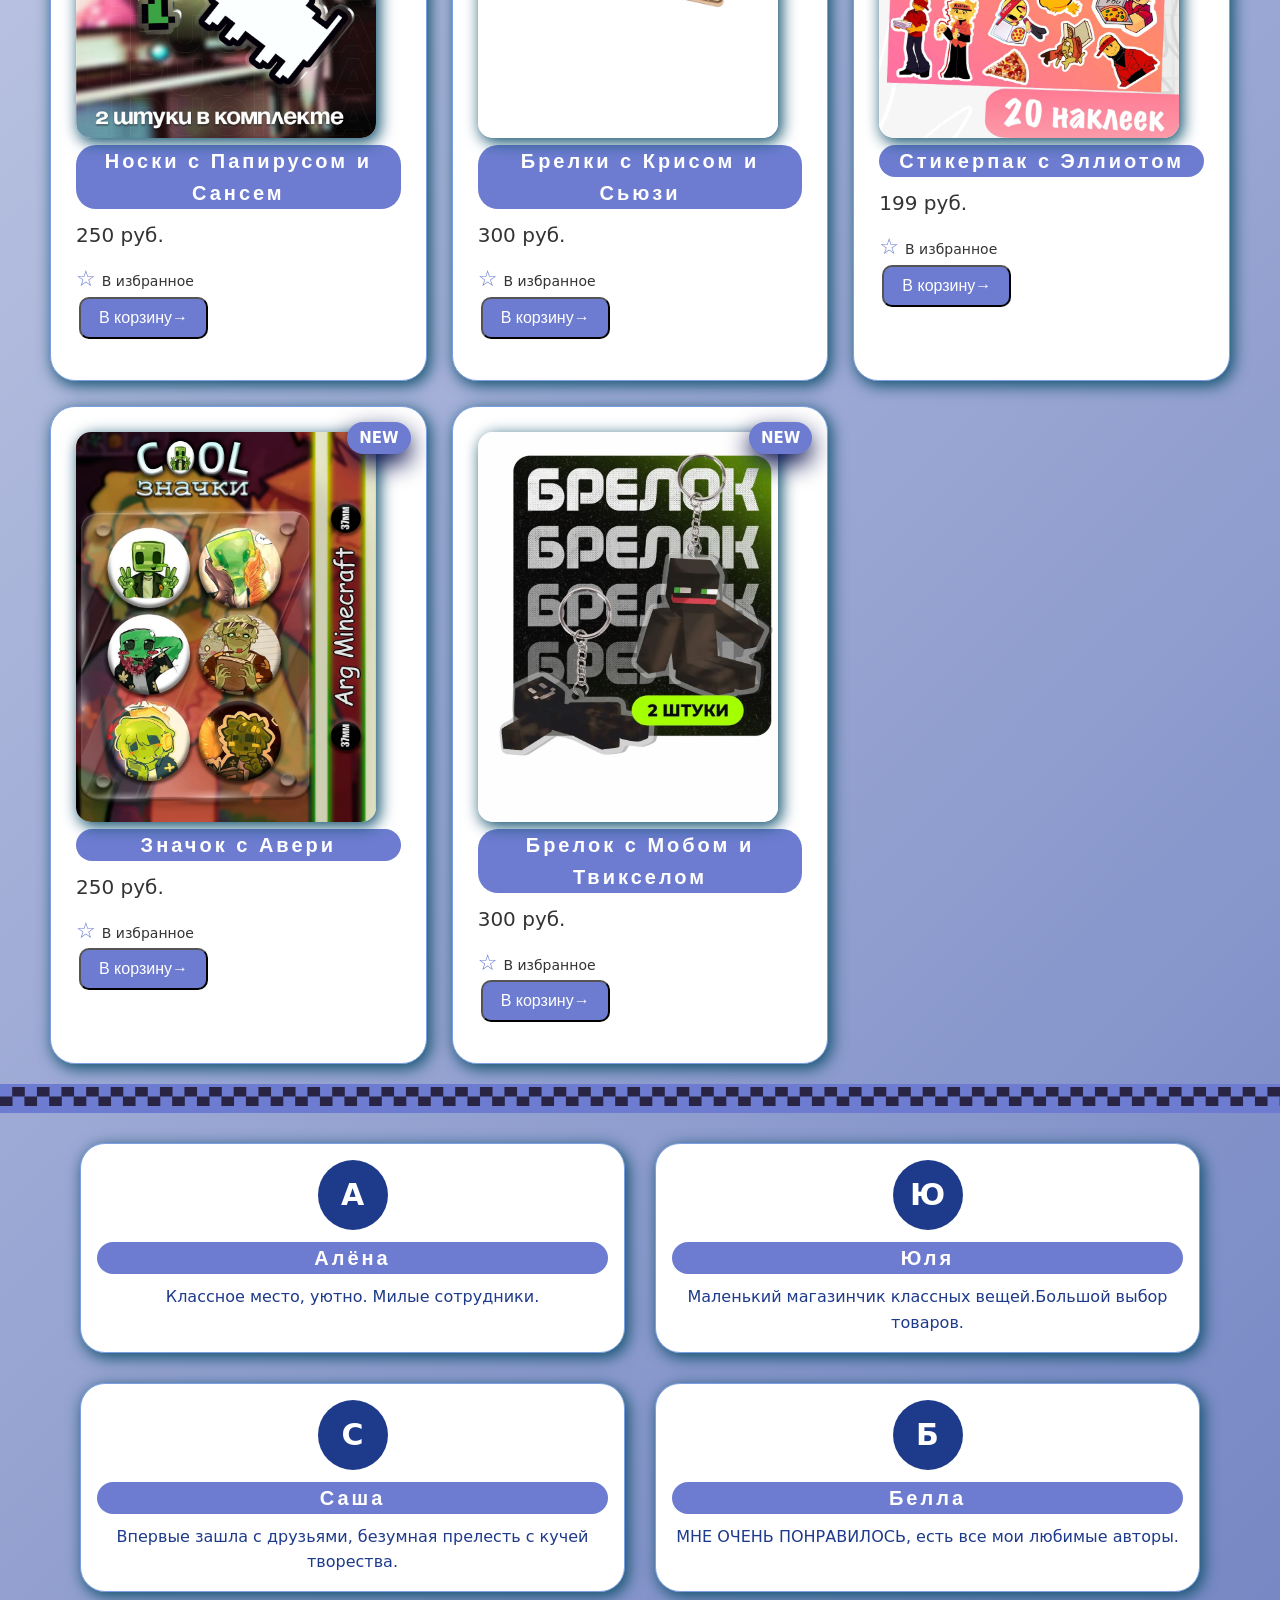
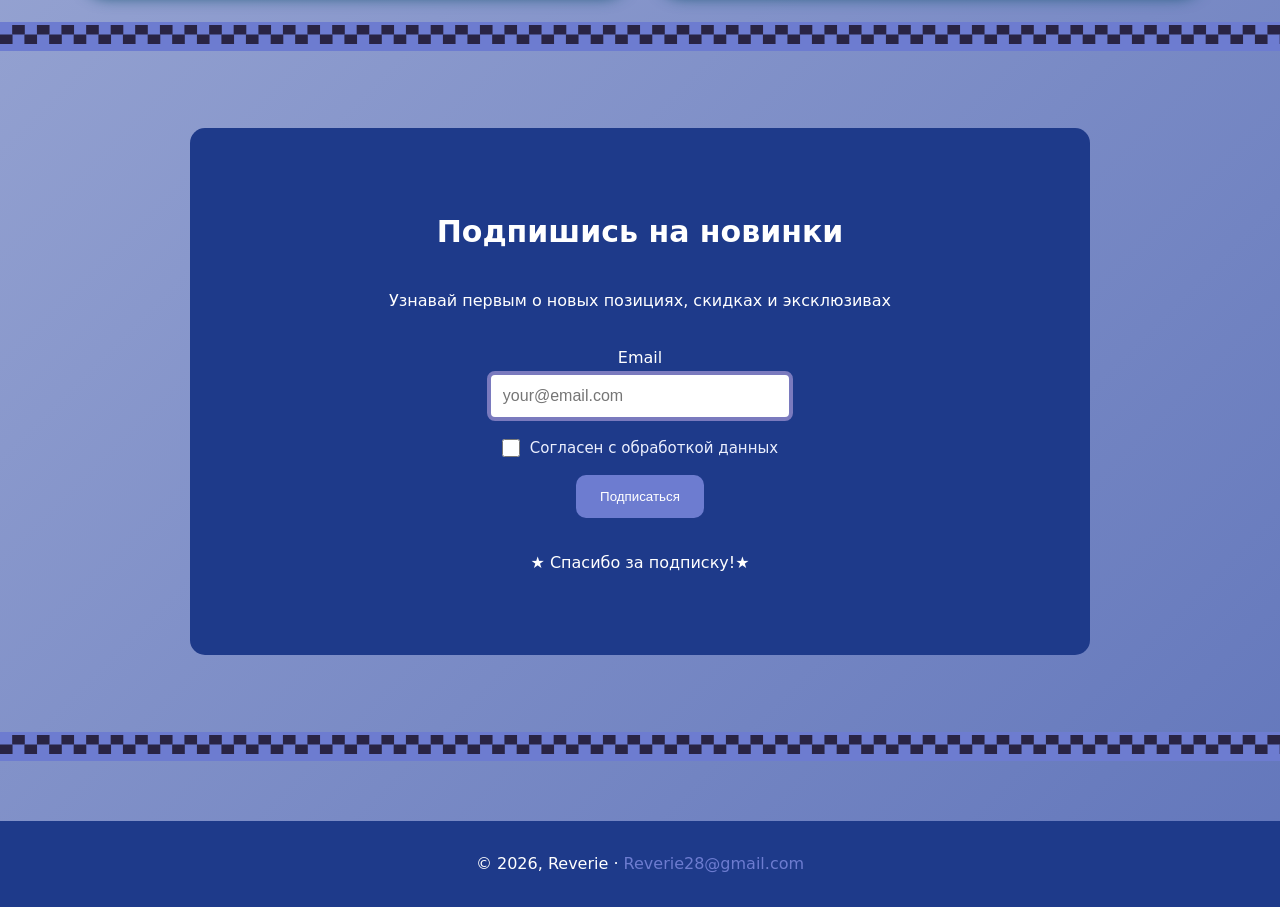
==== commit 3b6d13a8: "Добавила бургер и фильтр" ====
--- a/app_merch/index.html
+++ b/app_merch/index.html
@@ -10,10 +10,17 @@
 </head>
 <body>
   <header class="nav">
+    
+<button class="burger" id="burgerBtn" aria-label="Открыть меню">
+    <span></span>
+    <span></span>
+    <span></span>
+</button>
+
     <a href="#" class="logo">★~Reverie~★</a>
-     <nav class="menu"> 
+     <div class="overlay" id="overlay"></div> <nav class="mobile-nav" id="mobileNav">
       <a href="#cont">Новинки</a> 
-      <a href="#nas">О нас</a> 
+      <a href="#nass">О нас</a> 
       <a href="#cont1">Товар</a> 
       <a href="#otzuv">Отзыв</a> 
       <a href="#sub">Подписка</a> 
@@ -21,7 +28,6 @@
     <button class="theme-toggle" id="themeBtn" aria-label="Переключить тему">
     🌓 Тема
 </button>
-
   </header>
  
   <main>
@@ -74,7 +80,7 @@
  <p>▄▀▄▀▄▀▄▀▄▀▄▀▄▀▄▀▄▀▄▀▄▀▄▀▄▀▄▀▄▀▄▀▄▀▄▀▄▀▄▀▄▀▄▀▄▀▄▀▄▀▄▀▄▀▄▀▄▀▄▀▄▀▄▀▄▀▄▀▄▀▄▀▄▀▄▀▄▀▄▀▄▀▄▀▄▀▄▀▄▀▄▀▄▀▄▀▄▀▄▀▄▀▄▀▄▀▄▀▄▀▄▀▄▀▄▀▄▀▄▀▄▀▄▀▄▀▄▀▄▀▄▀▄▀</p>
 </section>
 
-<section class="layout" id="nas">
+<section class="layout" id="nass">
     <aside class="sidebar">
         <h3>Связаться с нами</h3>
     <p>Напишите нам в удобном мессенджере:</p>
--- a/app_merch/styles.css
+++ b/app_merch/styles.css
@@ -15,8 +15,12 @@
 --transition: 0.3s ease;
 --w:white;
 --b:rgb(41, 36, 68); /* КУбики*/
+--mob:rgb(255, 255, 255); /* Фон бургера */
 --btn:white;
 --btnsub:#6d7cd0;
+--burger:#6d7cd0;
+--bl:black; /* Текст для бургера */
+
 
 
 }
@@ -34,6 +38,48 @@
     background: var(--bgl);
 
 }
+
+html {
+    scroll-behavior: smooth;
+}
+
+
+.burger {
+    display: none;
+    flex-direction: column;
+    justify-content: space-between;
+    width: 30px;
+    height: 24px;
+    background: none;
+    border: none;
+    cursor: pointer;
+    padding: 0;
+    z-index: 1001;
+}
+
+/* Три полоски */
+.burger span {
+    display: block;
+    width: 100%;
+    height: 3px;
+    background: var(--burger);
+    border-radius: 3px;
+    transition: transform 0.3s, opacity 0.3s;
+}
+
+.burger.active span:nth-child(1) {
+    transform: translateY(10px) rotate(45deg);
+}
+
+.burger.active span:nth-child(2) {
+    opacity: 0;
+}
+
+.burger.active span:nth-child(3) {
+    transform: translateY(-10px) rotate(-45deg);
+}
+
+
 
 header.nav { 
   position: sticky; 
@@ -56,9 +102,75 @@
   text-decoration: none;
 }
 
-.menu { display: flex; gap: 25px; } 
-.menu a { color:var(--menu); text-decoration: none; } 
-.menu a:hover { color: #1f4e79; } 
+.overlay {
+    position: fixed;
+    top: 0;
+    left: 0;
+    width: 100%;
+    height: 100%;
+    background: #00000080;
+    opacity: 0;
+    visibility: hidden;
+    transition: opacity 0.3s, visibility 0.3s;
+    z-index: 999;
+}
+
+.overlay.active {
+    opacity: 1;
+    visibility: visible;
+}
+
+
+.mobile-nav {
+    position: fixed;
+    top: 0;
+    right: -100%;
+    width: 80%;
+    max-width: 320px;
+    height: 100vh;
+    background:var(--mob);
+    display: flex;
+    flex-direction: column;
+    justify-content: center;
+    align-items: center;
+    gap: 30px;
+    padding: 40px;
+    box-shadow: -10px 0 30px rgba(0, 0, 0, 0.1);
+    transition: right 0.4s ease;
+    z-index: 1000;
+}
+
+/* Открытое состояние */
+.mobile-nav.open {
+    right: 0;
+}
+
+/* Ссылки в меню */
+.mobile-nav a {
+    font-size: 20px;
+    font-weight: 600;
+    color: var(--bl);
+    text-decoration: none;
+    transition: color 0.3s, transform 0.3s;
+}
+
+.mobile-nav a:hover {
+    color: var(--header);
+    transform: translateX(5px);
+}
+
+/* Кнопка внутри меню */
+.mobile-btn {
+    margin-top: 20px;
+    padding: 14px 32px;
+    background: var(--primary, #667eea);
+    color: white !important;
+    border-radius: 50px;
+}
+
+.mobile-btn:hover {
+    filter: brightness(0.9);
+}
 
 
 nav a {
@@ -418,7 +530,7 @@
     right: 30px;
     width: 55px;
     height: 55px;
-    background: var(--primary);
+    background: var(--header);
     color: white;
     border: none;
     border-radius: 50%;
@@ -444,7 +556,7 @@
 }
 
 .scroll-top:hover {
-    background: var(--primary);
+    background: var(--decor);
     filter: brightness(0.9);
     transform: translateY(-5px) scale(1.05);
 }
@@ -482,6 +594,8 @@
   --bb:black;
   --btn:rgb(23, 21, 21);
   --btnsub:#6d7cd0;
+  --mob:#424868;
+  --bl:white;
 
 }
 
@@ -581,6 +695,31 @@
 }
 
 
+@media (max-width: 768px) {
+    /* Показываем бургер */
+    .burger {
+        display: flex;
+    }
+    
+    /* Скрываем обычное меню */
+    .main-nav {
+        display: none;
+    }
+    
+    /* Скрываем кнопку "Начать" (по желанию) */
+    .header-btn {
+        display: none;
+    }
+}
+
+
+@media (min-width: 769px) {
+    .mobile-nav {
+        display: none;
+    }
+}
+
+
 @media (max-width: 900px) {
   .layout {
     grid-template-columns: 1fr;
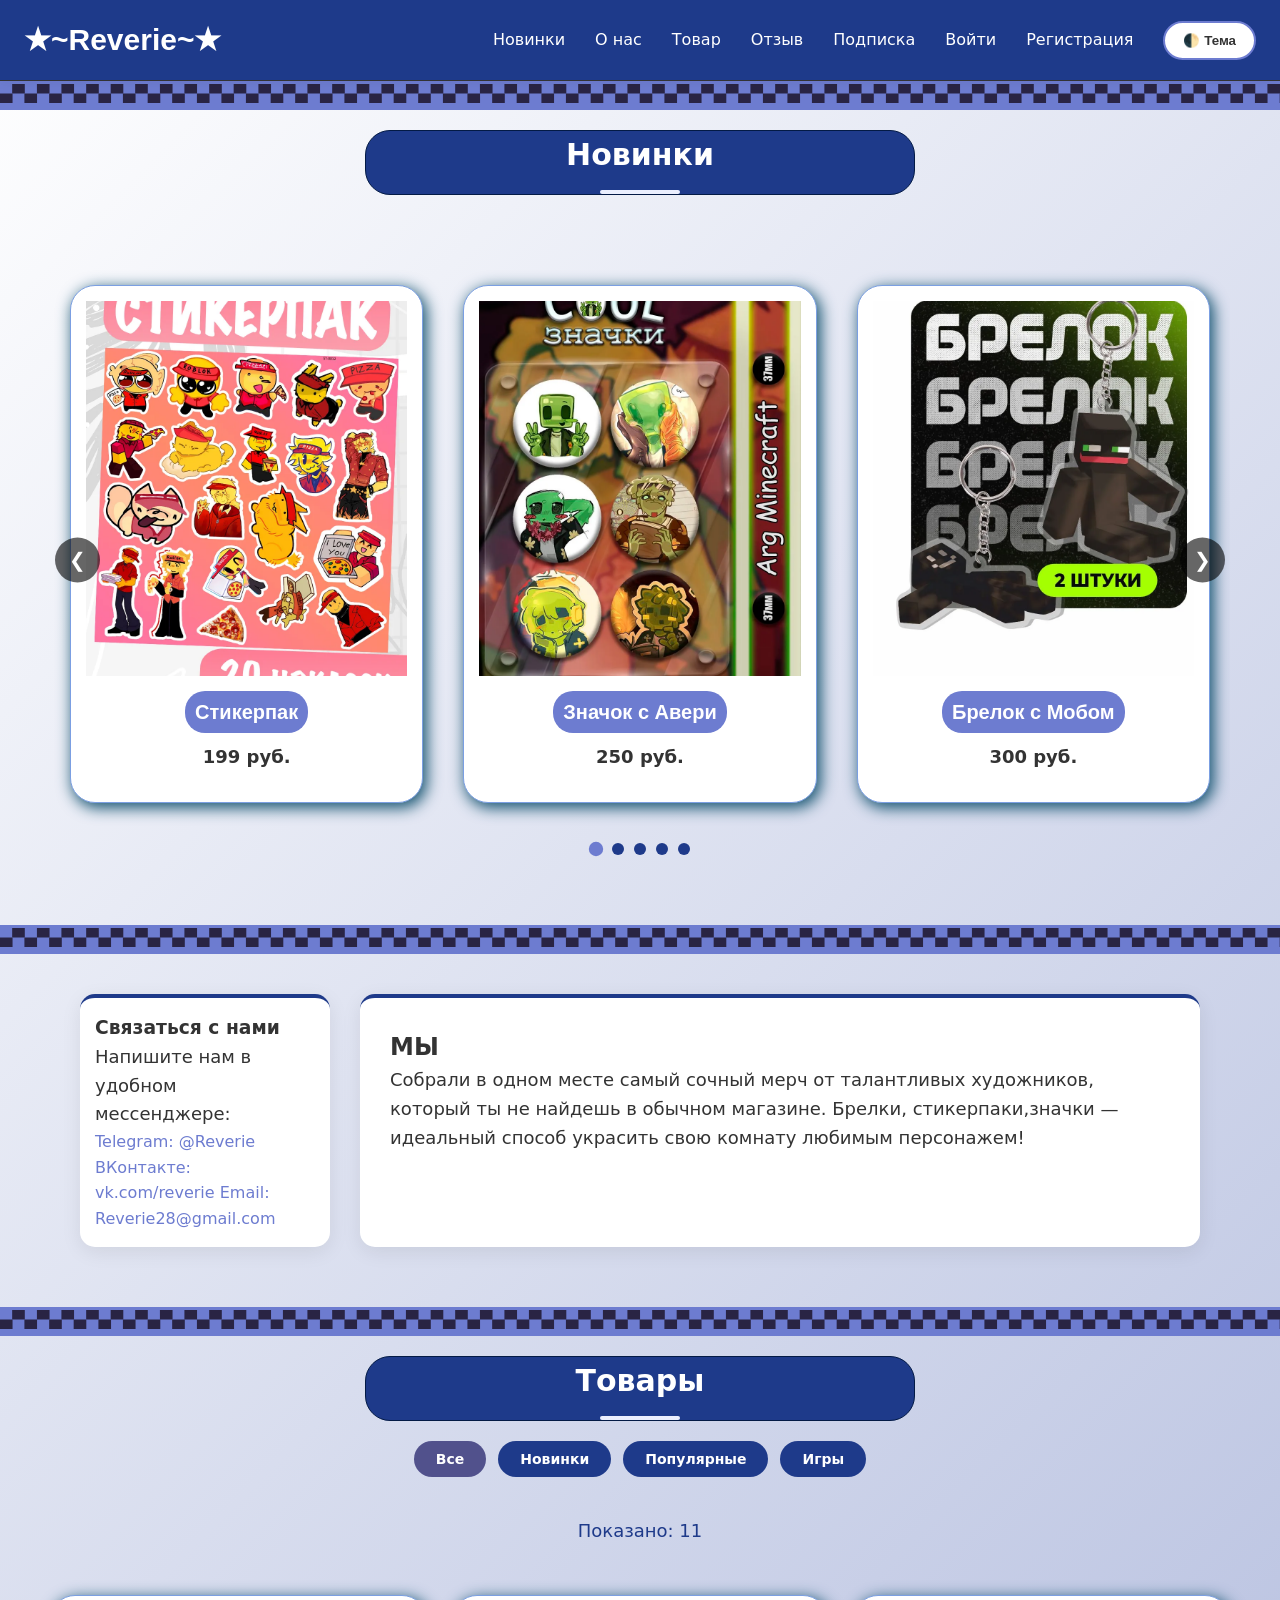
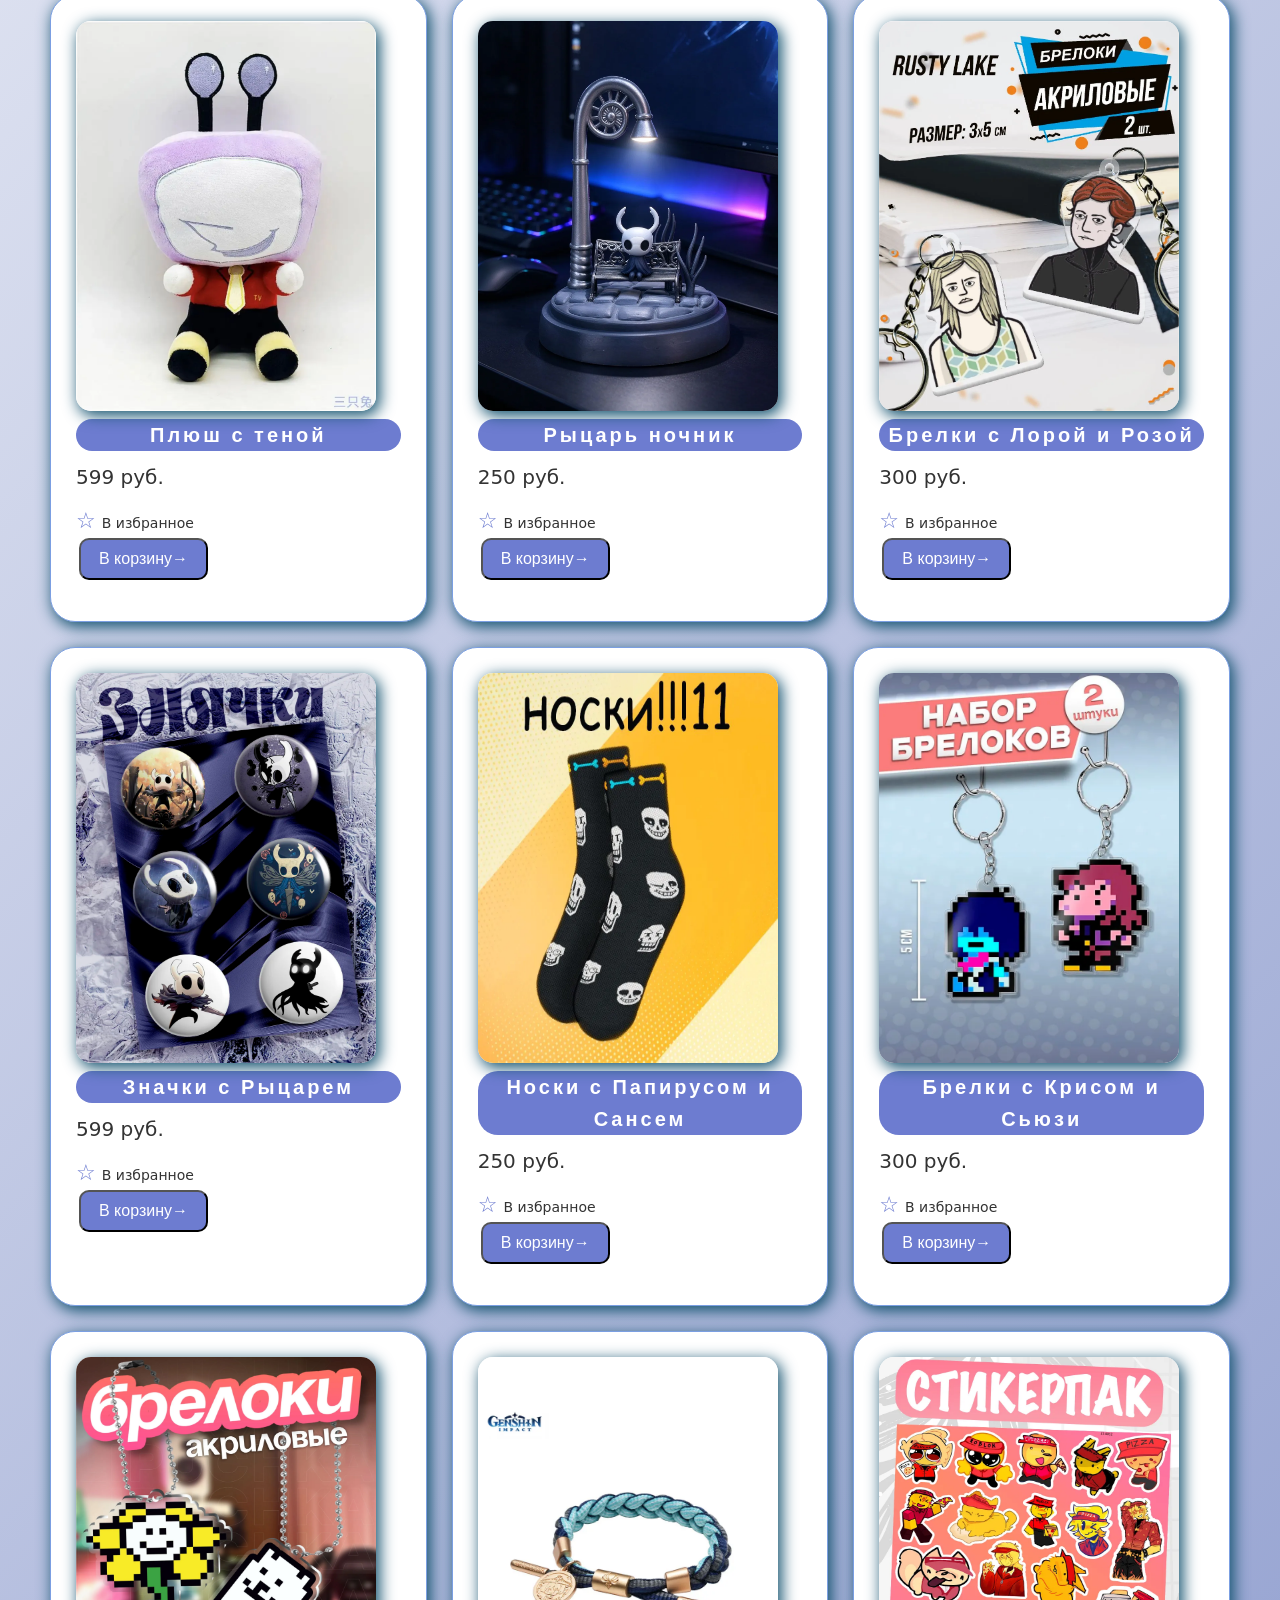
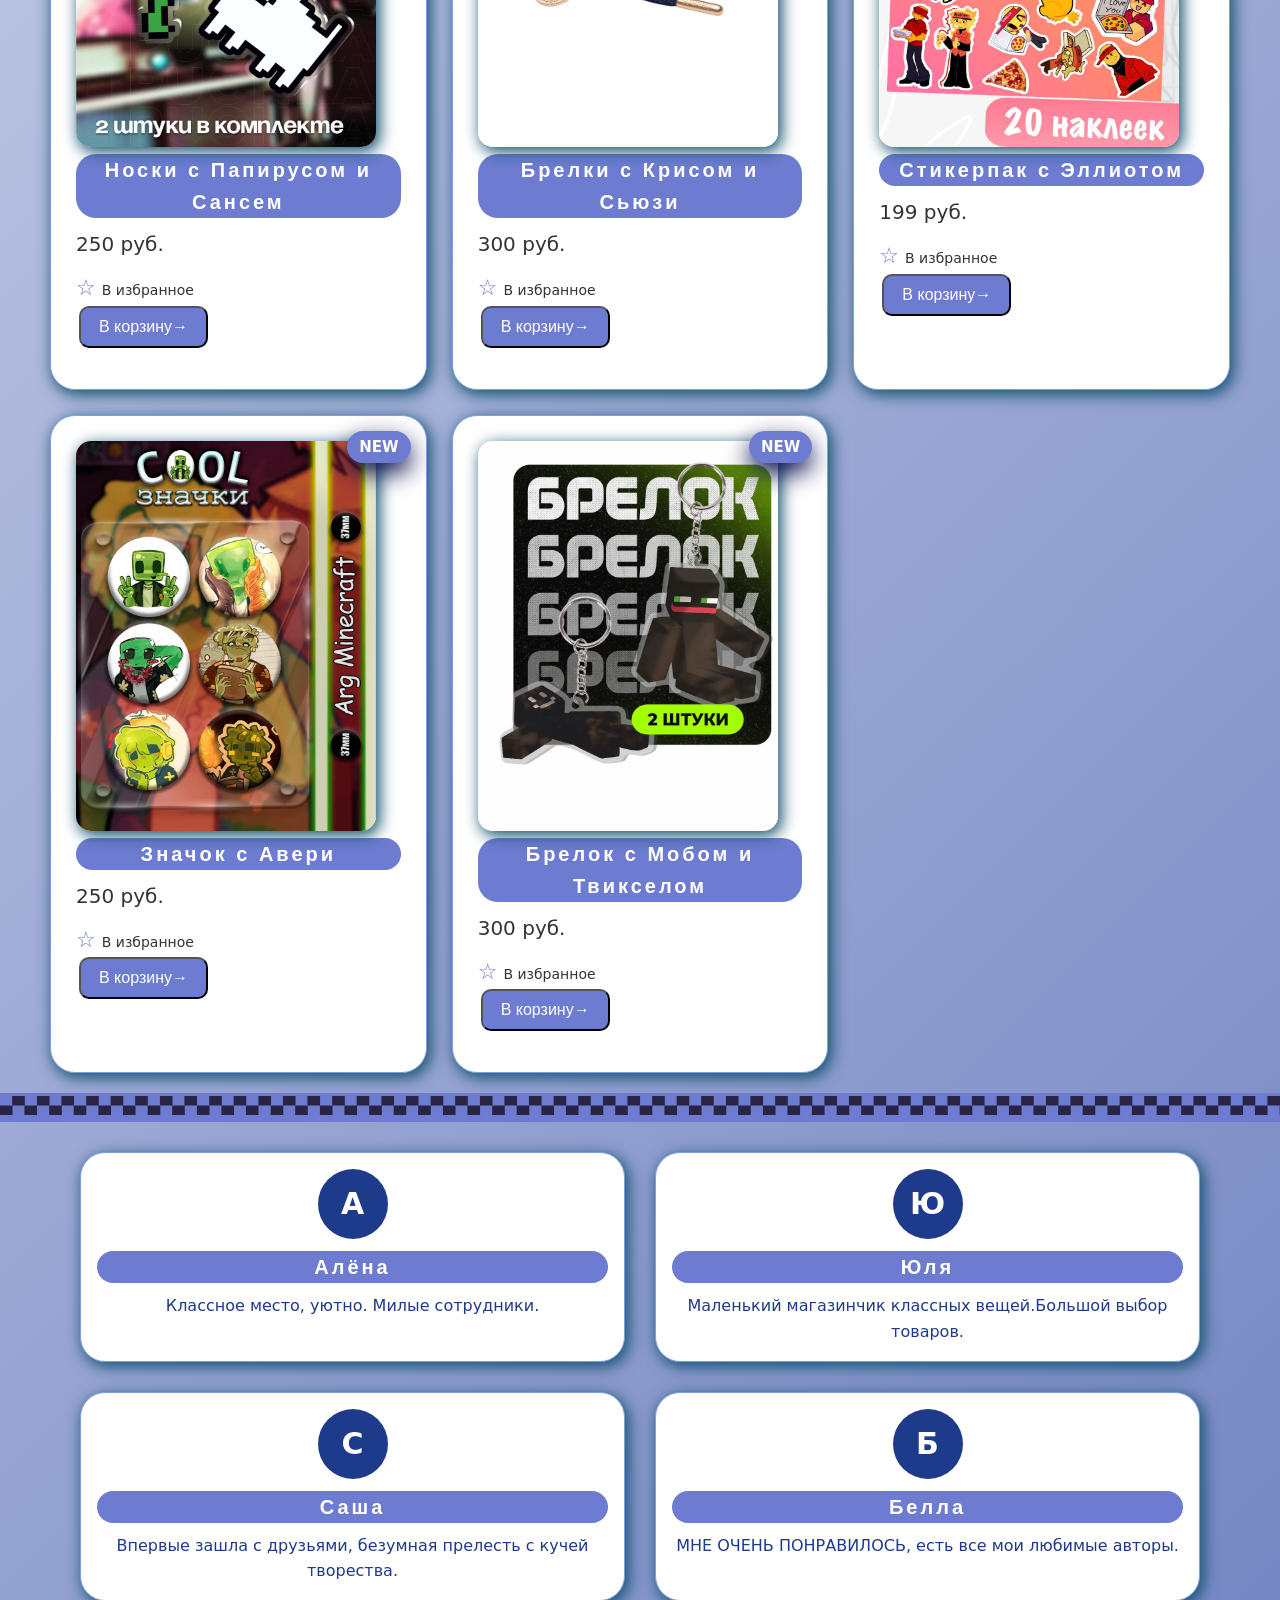
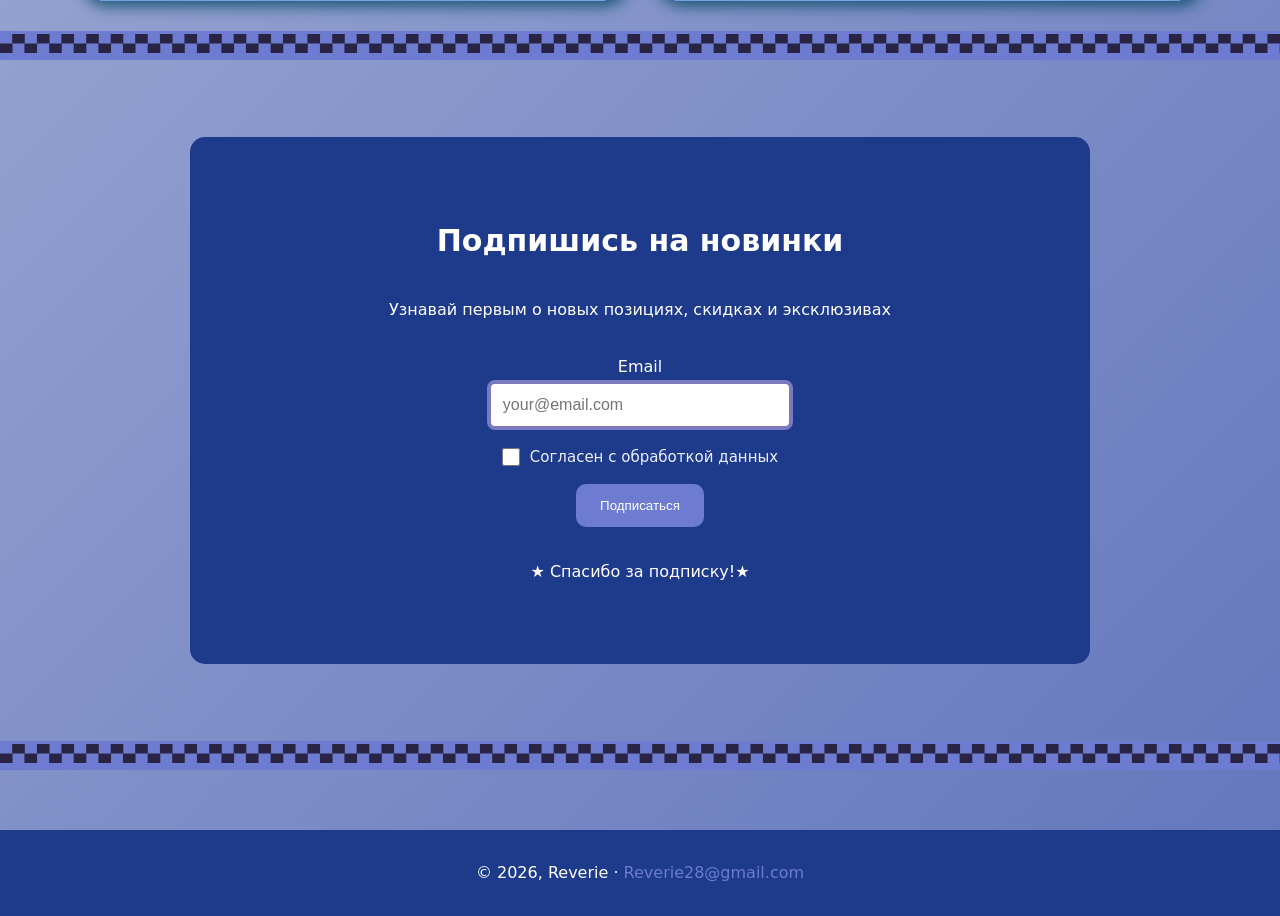
==== commit 32354eff: "слайдеры добавлены" ====
--- a/app_merch/index.html
+++ b/app_merch/index.html
@@ -9,21 +9,35 @@
   <link rel="stylesheet" href="styles.css"> 
 </head>
 <body>
-  <header class="nav">
-    
+<header class="nav">
+
+<a href="#" class="logo">★~Reverie~★</a>
+
+ <nav class="menu">
+      <a href="#cont">Новинки</a> 
+      <a href="#nass">О нас</a> 
+      <a href="#cont1">Товар</a> 
+      <a href="#otzuv">Отзыв</a> 
+      <a href="#sub">Подписка</a> 
+      <a href="login.html">Войти</a>
+      <a href="register.html">Регистрация</a>
+    </nav> 
+
 <button class="burger" id="burgerBtn" aria-label="Открыть меню">
     <span></span>
     <span></span>
     <span></span>
 </button>
 
-    <a href="#" class="logo">★~Reverie~★</a>
-     <div class="overlay" id="overlay"></div> <nav class="mobile-nav" id="mobileNav">
+     <div class="overlay" id="overlay"></div> 
+     <nav class="mobile-nav" id="mobileNav">
       <a href="#cont">Новинки</a> 
       <a href="#nass">О нас</a> 
       <a href="#cont1">Товар</a> 
       <a href="#otzuv">Отзыв</a> 
       <a href="#sub">Подписка</a> 
+      <a href="login.html">Войти</a>
+      <a href="register.html">Регистрация</a>
     </nav> 
     <button class="theme-toggle" id="themeBtn" aria-label="Переключить тему">
     🌓 Тема
@@ -36,45 +50,17 @@
   </section>
 
     <section class="cont" id="cont">
-         <h2>Новинки</h2>
-    </section>
-    <section class="cards-section">
-         <div class="card"> 
-          <span class="badge">NEW</span>
-         <img src="elli.jpg" alt="мерч по Forsaken" width="300" height="390">
-          <h3>Стикерпак с Эллиотом</h3> 
-          <p class="price">199 руб.</p> 
-          <label class="fav">
-          <input type="checkbox">
-          <span>В избранное</span>
-          </label>
-         <button class="btn">В корзину</button>
-         </div>  
- 
-          <div class="card"> 
-           <span class="badge">NEW</span>
-        <img src="avery.jpg" alt="мерч по STWTDE" width="300" height="390">
-          <h3>Значок с Авери</h3> 
-          <p class="price">250 руб.</p>
-          <label class="fav">
-          <input type="checkbox">
-          <span>В избранное</span>
-          </label>
-          <button class="btn">В корзину</button> 
-       </div>  
- 
-        <div class="card"> 
-           <span class="badge">NEW</span>
-        <img src="Mob.jpg" alt="мерч по ThatMob" width="300" height="390">
-          <h3>Брелок с Мобом и Твикселом</h3> 
-          <p class="price">300 руб.</p> 
-          <label class="fav">
-          <input type="checkbox">
-          <span>В избранное</span>
-          </label>
-          <button class="btn">В корзину</button>
-           </div>  
-    </section>
+    <h2>Новинки</h2>
+</section>
+
+<section class="cards-section">
+    <div class="slider">
+        <div class="slider_track"></div>
+        <button class="slider_prev">❮</button>
+        <button class="slider_next">❯</button>
+        <div class="slider_dots"></div>
+    </div>
+</section>
  
 <section class="decor2">
  <p>▄▀▄▀▄▀▄▀▄▀▄▀▄▀▄▀▄▀▄▀▄▀▄▀▄▀▄▀▄▀▄▀▄▀▄▀▄▀▄▀▄▀▄▀▄▀▄▀▄▀▄▀▄▀▄▀▄▀▄▀▄▀▄▀▄▀▄▀▄▀▄▀▄▀▄▀▄▀▄▀▄▀▄▀▄▀▄▀▄▀▄▀▄▀▄▀▄▀▄▀▄▀▄▀▄▀▄▀▄▀▄▀▄▀▄▀▄▀▄▀▄▀▄▀▄▀▄▀▄▀▄▀▄▀</p>
--- a/app_merch/styles.css
+++ b/app_merch/styles.css
@@ -25,6 +25,21 @@
 
 }
 
+body.dark {
+  --bg: #6d7cd0;
+  --card-bg: white;
+  --header:black;
+  --bgl:linear-gradient(135deg, rgb(23, 21, 21) 0%, #39446e 100%);
+  --decor:black;
+  --b:#6d7cd0;
+  --bb:black;
+  --btn:rgb(23, 21, 21);
+  --btnsub:#6d7cd0;
+  --mob:#424868;
+  --bl:white;
+
+}
+
 * {
     margin: 0;
     padding: 0;
@@ -45,7 +60,7 @@
 
 
 .burger {
-    display: none;
+       display: none;
     flex-direction: column;
     justify-content: space-between;
     width: 30px;
@@ -59,12 +74,13 @@
 
 /* Три полоски */
 .burger span {
-    display: block;
+   display: block;
     width: 100%;
     height: 3px;
-    background: var(--burger);
+    background: var(--text, #333);
     border-radius: 3px;
     transition: transform 0.3s, opacity 0.3s;
+
 }
 
 .burger.active span:nth-child(1) {
@@ -79,13 +95,8 @@
     transform: translateY(-10px) rotate(-45deg);
 }
 
-
-
-header.nav { 
-  position: sticky; 
-  top: 0; 
-  z-index: 100; 
-  display: flex; 
+header { 
+  display: flex;
   justify-content: space-between; 
   align-items: center; 
   padding: 16px 24px; 
@@ -94,8 +105,23 @@
   box-shadow: 0 2px 10px #0000000d;
 } 
 
+header.nav { 
+  position: sticky; 
+  top: 0; 
+  z-index: 100; 
+
+
+} 
+
+.menu {display: flex;
+    gap: 20px;
+    margin-left: auto; 
+    margin-right: 20px; }
+
+.menu a{color: white; padding-right: 10px;}
+
 .logo {
-  font-size: clamp(22px, 3vw, 30px);
+  font-size: clamp(20px, 3vw, 30px);
   font-family: 'Franklin Gothic Medium', 'Arial Narrow', Arial, sans-serif;
   font-weight: 700;
   color:var(--logo);
@@ -119,7 +145,6 @@
     opacity: 1;
     visibility: visible;
 }
-
 
 .mobile-nav {
     position: fixed;
@@ -173,12 +198,6 @@
 }
 
 
-nav a {
-  text-decoration: none;
-  color: #333;
-  font-weight: 500;
-}
-
 .catalog h2{font-size: clamp(20px, 2.5vw, 25px);
   margin-left: 20px;
   margin-bottom: 20px;
@@ -220,6 +239,130 @@
   max-width: 1200px;
   margin: 0 auto;
 }
+
+/* ===== Слайдер ===== */
+.slider {
+    position: relative;
+    width: 100%;
+    max-width: 1200px; 
+    margin: 20px auto;
+    overflow: hidden;
+    padding: 20px 0;
+    
+}
+
+.slider_track {
+    display: flex;
+    transition: transform 0.4s ease-in-out;
+}
+
+.slide {
+    flex: 0 0 33.333%;
+    padding: 20px;
+    box-sizing: border-box;
+}
+
+.slide_inner {
+    background: var(--card-bg, #fff);
+    border-radius: var(--bordradius, 25px);
+    box-shadow: 3px 4px 15px 1px var(--shad, #165471);
+    border: 1px solid #7b9fe2; 
+    overflow: hidden;
+    text-align: center;
+    height: 100%;
+    display: flex;
+    flex-direction: column;
+    transition: transform 0.3s ease, box-shadow 0.3s ease;
+}
+
+.slide_inner:hover {
+    transform: translateY(-8px);
+    box-shadow: 0 15px 40px rgba(0,0,0,0.15);
+}
+
+.slide img {
+    width: 100%;
+    height: 390px; 
+    object-fit: cover;
+    border-radius: 15px;
+    padding: 15px 15px 0 15px; 
+    box-sizing: border-box;
+}
+
+
+.slide_content {
+    padding: 15px;
+    flex-grow: 1;
+    display: flex;
+    flex-direction: column;
+    justify-content: space-between;
+}
+
+.slide_content h3 {
+    text-align: center; 
+    font-size: clamp(16px, 2vw, 20px); 
+    background-color: var(--decor); 
+    border-radius: 20px; 
+    color: var(--w);
+    font-family: var(--font);
+    margin: 0 auto 10px;
+    padding: 5px 10px;
+}
+
+.slide_content p {
+    font-size: 18px;
+    font-weight: bold;
+    color: var(--text, #333);
+    margin-bottom: 15px;
+}
+
+
+.slider_prev, .slider_next {
+    position: absolute;
+    top: 50%;
+    transform: translateY(-50%);
+    background: rgba(0, 0, 0, 0.6);
+    color: white;
+    border: none;
+    width: 45px;
+    height: 45px;
+    border-radius: 50%;
+    font-size: 20px;
+    cursor: pointer;
+    z-index: 999;
+    display: flex;
+    align-items: center;
+    justify-content: center;
+}
+.slider_prev { left: 5px; }
+.slider_next { right: 5px; }
+
+.slider_prev:hover, .slider_next:hover {
+    background: var(--decor);
+}
+
+.slider_dots {
+    display: flex;
+    justify-content: center;
+    gap: 10px;
+    margin-top: 20px; 
+}
+
+.slider_dot {
+    width: 12px;
+    height: 12px;
+    border-radius: 50%; 
+    background-color:var(--header); 
+    border: none;
+    cursor: pointer;
+    transition: background-color 0.3s, transform 0.3s;
+}
+
+.slider_dot.active {
+    background-color: var(--decor); 
+    transform: scale(1.2); 
+}
+<!-- -->
 
 .card {
   background: var(--card-bg);
@@ -584,20 +727,6 @@
   box-shadow: 0 0 0 3px rgba(109, 124, 208, 0.25);
 }
 
-body.dark {
-  --bg: #6d7cd0;
-  --card-bg: white;
-  --header:black;
-  --bgl:linear-gradient(135deg, rgb(23, 21, 21) 0%, #39446e 100%);
-  --decor:black;
-  --b:#6d7cd0;
-  --bb:black;
-  --btn:rgb(23, 21, 21);
-  --btnsub:#6d7cd0;
-  --mob:#424868;
-  --bl:white;
-
-}
 
 .theme-toggle {
   padding: 10px 18px;
@@ -702,7 +831,7 @@
     }
     
     /* Скрываем обычное меню */
-    .main-nav {
+    .menu {
         display: none;
     }
     
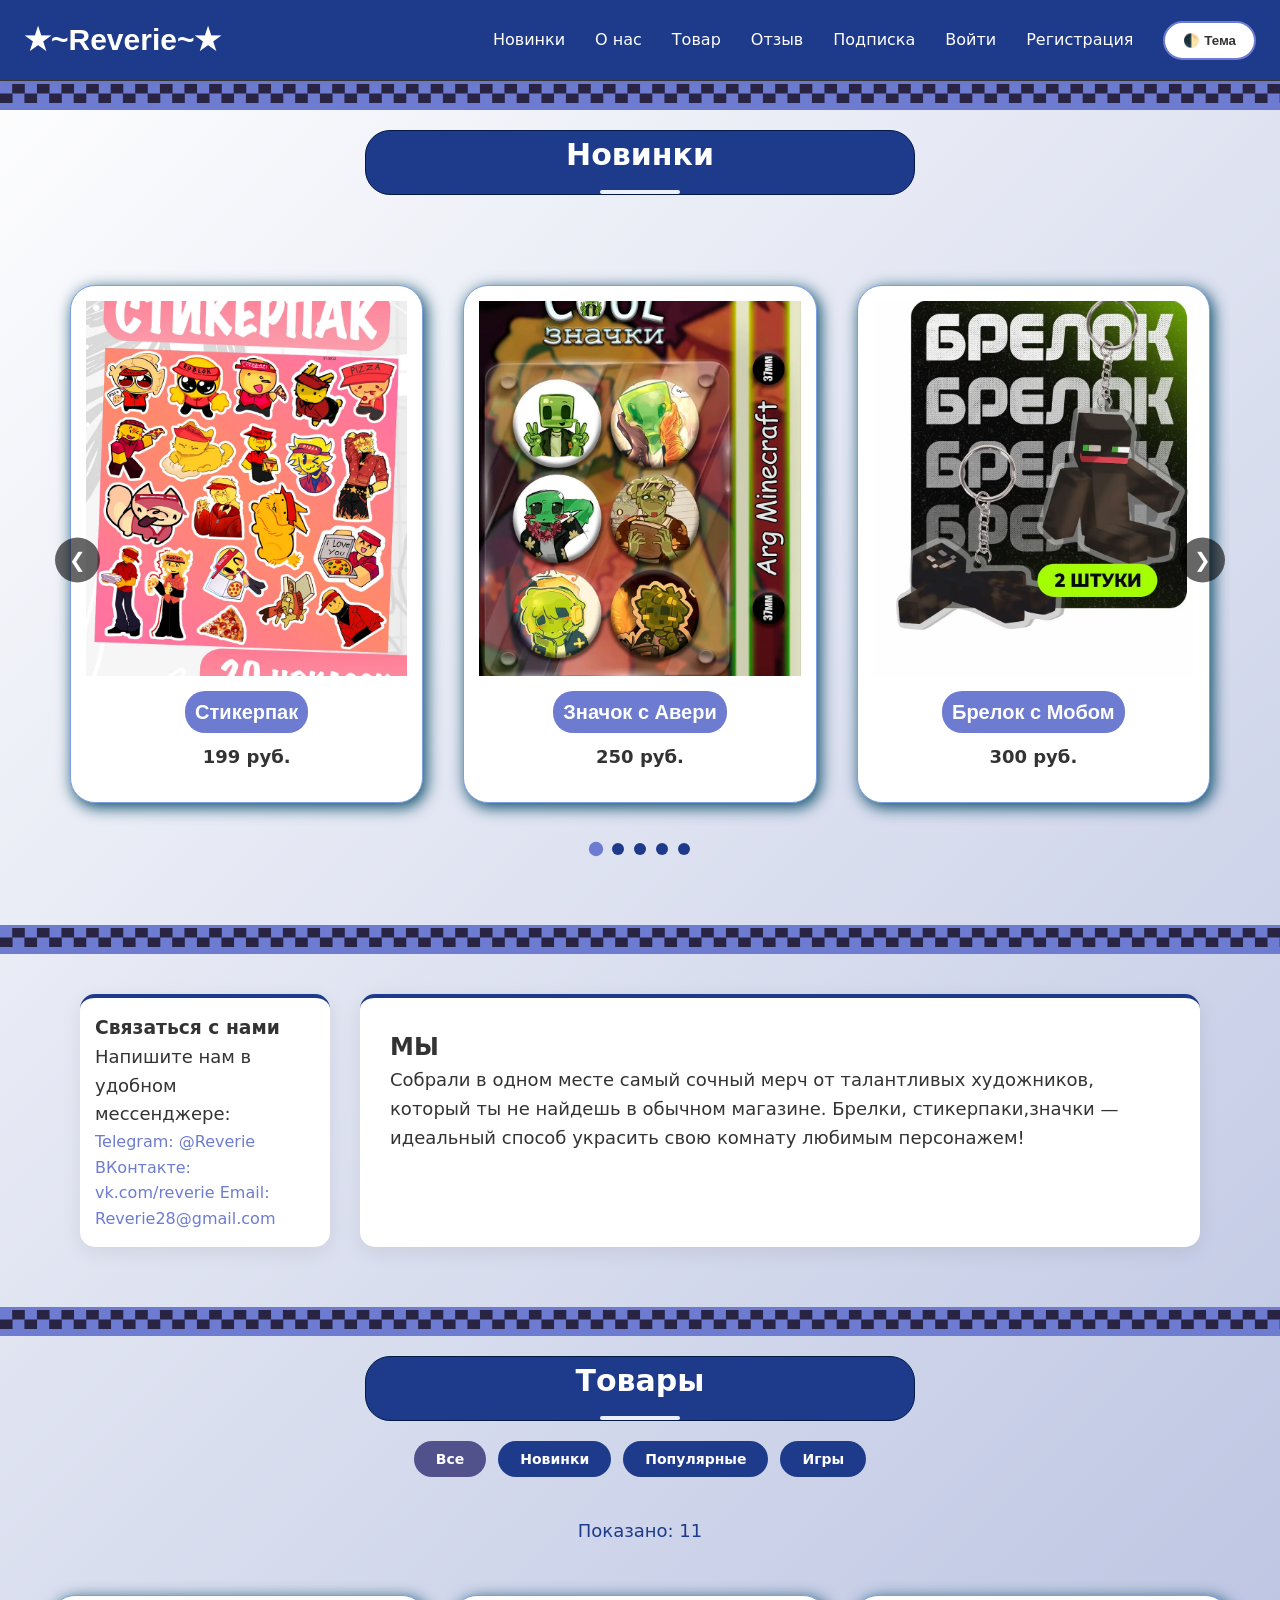
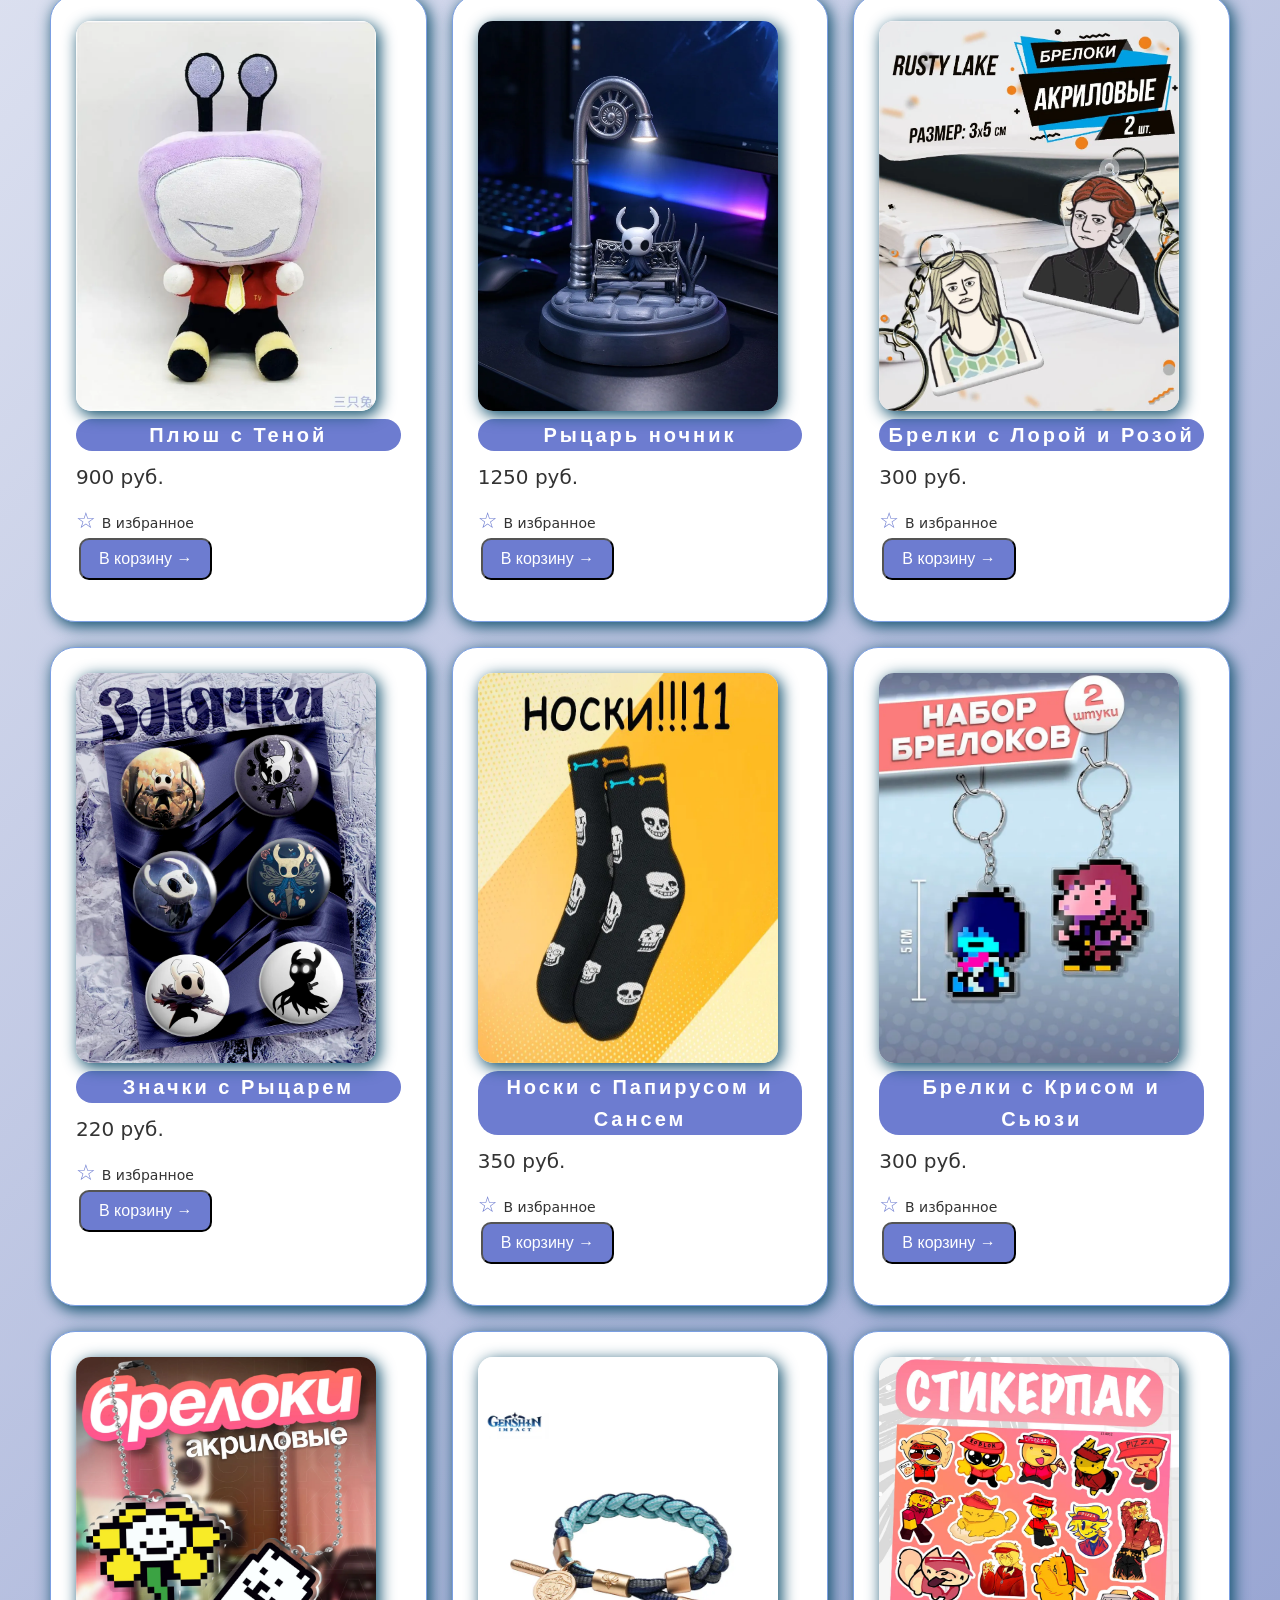
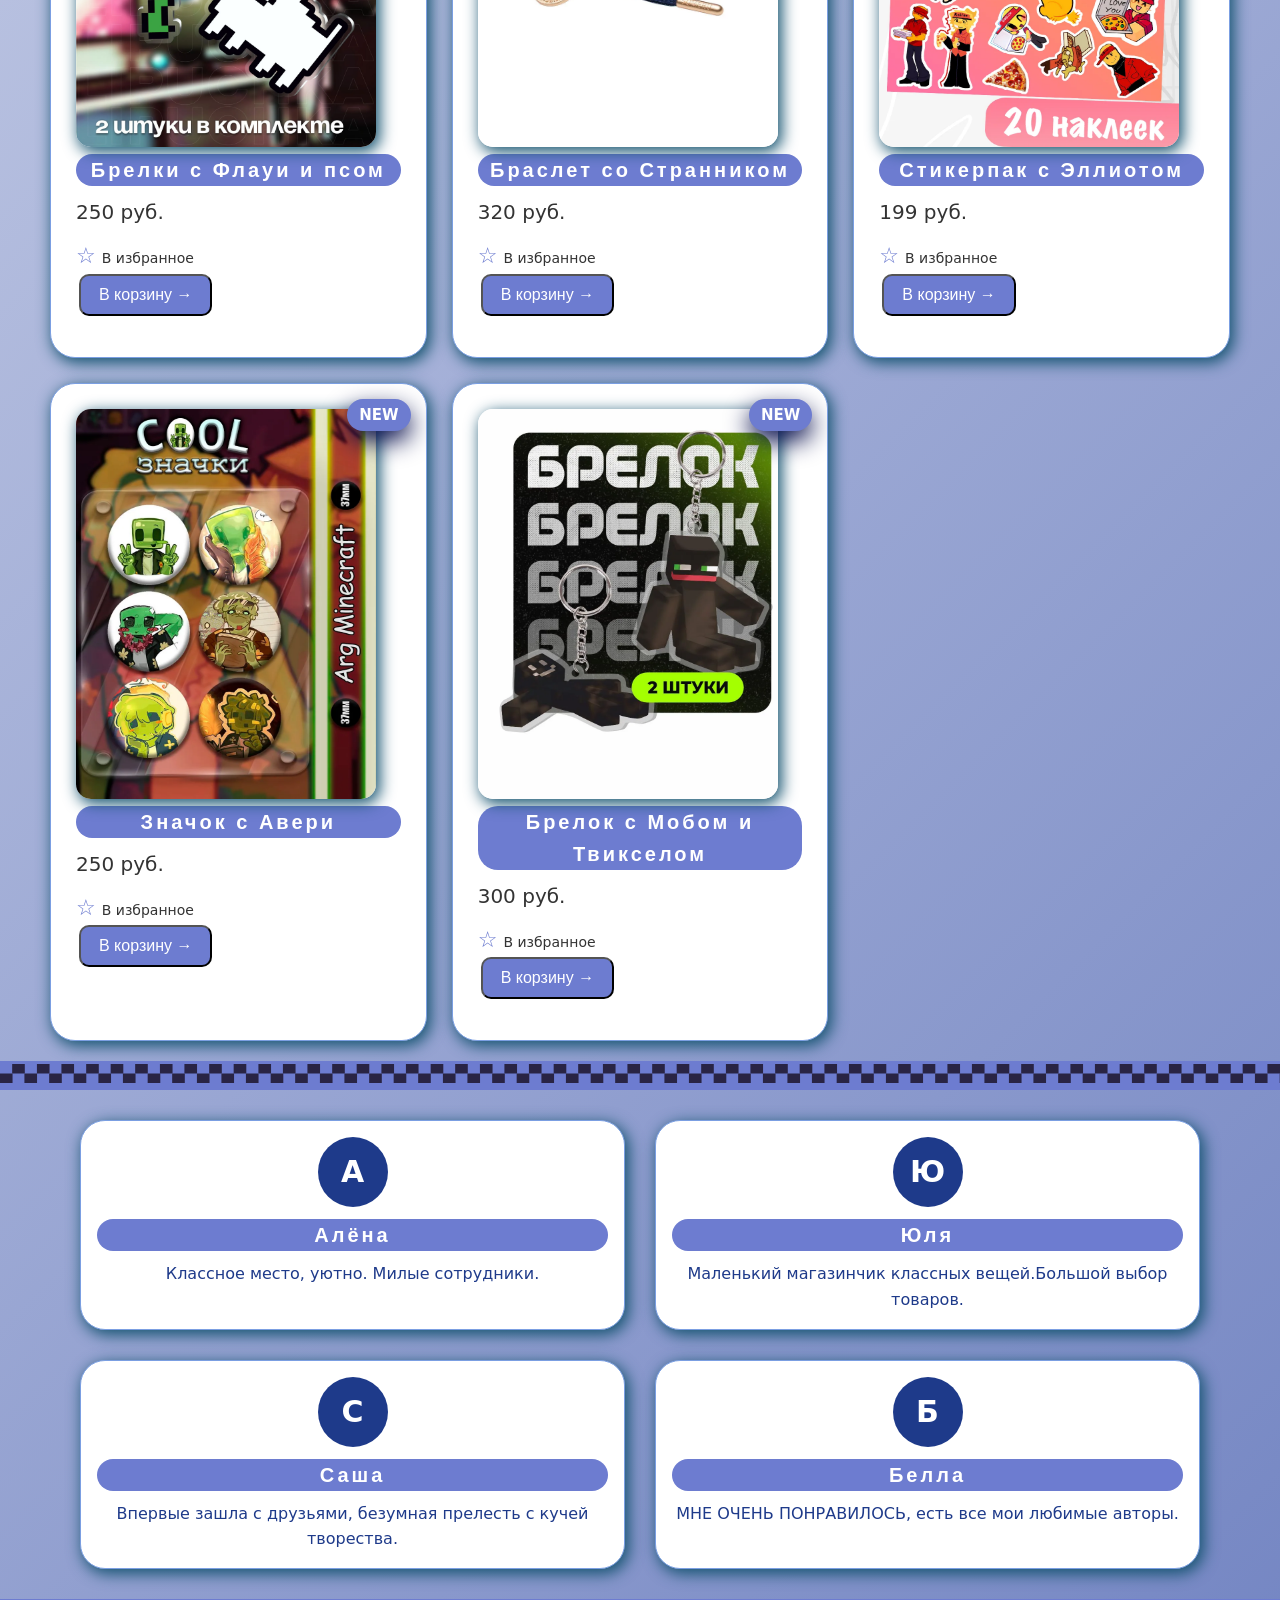
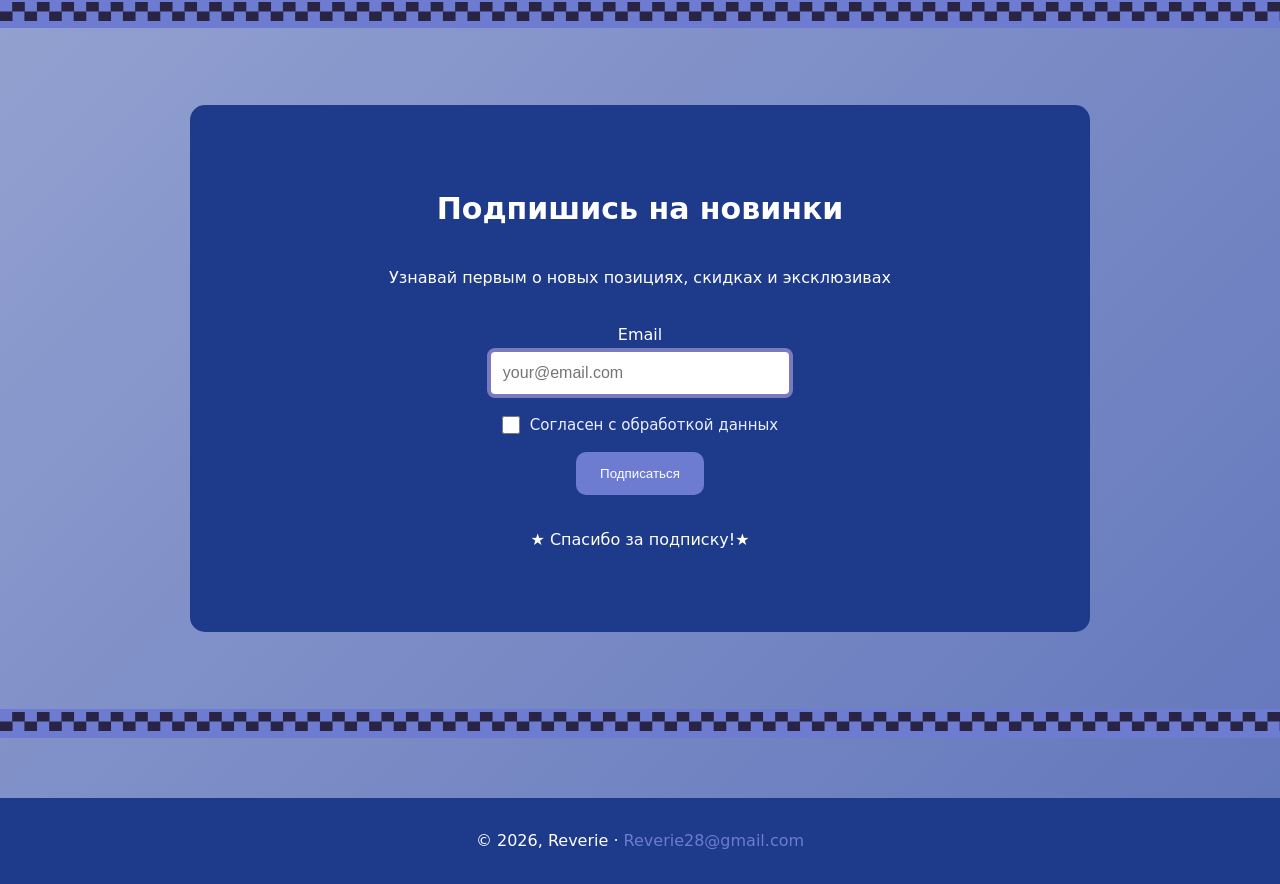
==== commit 8d11c505: "Корзина" ====
--- a/app_merch/index.html
+++ b/app_merch/index.html
@@ -98,96 +98,136 @@
 </div>
 <p class="filter-count">Показано: <span id="filterCount">0</span></p>
 
-    <section class="cards-section">
+  <section class="cards-section">
         <article class="card1" data-category="game">
          <img src="tena.jpg" alt="мерч по Дельтарун" width="300" height="390">
-          <h3>Плюш с теной</h3> 
-          <p class="price">599 руб.</p> 
-          <label class="fav">
-          <input type="checkbox">
-          <span>В избранное</span>
-          </label>
-         <button class="btn">В корзину</button>
+          <h3>Плюш с Теной</h3> 
+          <p class="price">900 руб.</p> 
+          <label class="fav">
+          <input type="checkbox">
+          <span>В избранное</span>
+          </label>
+          <button class="btn add-to-cart" 
+            data-id="1" 
+            data-name="Плюш с Теной" 
+            data-price="900">
+            В корзину
+          </button>
         </article>
  
         <article class="card1" data-category="popul">
-        <img src="holow.jpg" alt="мерч по Hollow knight" width="300" height="390">
+          <img src="holow.jpg" alt="мерч по Hollow knight" width="300" height="390">
           <h3>Рыцарь ночник</h3> 
-          <p class="price">250 руб.</p>
-          <label class="fav">
-          <input type="checkbox">
-          <span>В избранное</span>
-          </label>
-          <button class="btn">В корзину</button> 
-       </article> 
- 
-        <article class="card1" data-category="game">
-        <img src="rusty.jpg" alt="мерч по Растилейк" width="300" height="390">
+          <p class="price">1250 руб.</p>
+          <label class="fav">
+          <input type="checkbox">
+          <span>В избранное</span>
+          </label>
+          <button class="btn add-to-cart" 
+            data-id="2" 
+            data-name="Рыцарь ночник" 
+            data-price="1250">
+            В корзину
+          </button>
+        </article> 
+ 
+        <article class="card1" data-category="game">
+          <img src="rusty.jpg" alt="мерч по Растилейк" width="300" height="390">
           <h3>Брелки с Лорой и Розой</h3> 
           <p class="price">300 руб.</p> 
           <label class="fav">
           <input type="checkbox">
           <span>В избранное</span>
           </label>
-          <button class="btn">В корзину</button>
-           </article>
-
-    <article class="card1" data-category="game">
-         <img src="holow1.jpg" alt="мерч по Hollow knight" width="300" height="390">
+          <button class="btn add-to-cart" 
+            data-id="3" 
+            data-name="Брелки с Лорой и Розой" 
+            data-price="300">
+            В корзину
+          </button>
+        </article>
+
+        <article class="card1" data-category="game">
+          <img src="holow1.jpg" alt="мерч по Hollow knight" width="300" height="390">
           <h3>Значки с Рыцарем</h3> 
-          <p class="price">599 руб.</p> 
-          <label class="fav">
-          <input type="checkbox">
-          <span>В избранное</span>
-          </label>
-         <button class="btn">В корзину</button>
+          <p class="price">220 руб.</p> 
+          <label class="fav">
+          <input type="checkbox">
+          <span>В избранное</span>
+          </label>
+         <button class="btn add-to-cart" 
+            data-id="4" 
+            data-name="Значки с Рыцарем" 
+            data-price="220">
+            В корзину
+          </button>
         </article>
  
         <article class="card1" data-category="popul">
-        <img src="sans.jpg" alt="мерч по Undertail" width="300" height="390">
+          <img src="sans.jpg" alt="мерч по Undertail" width="300" height="390">
           <h3>Носки с Папирусом и Сансем</h3> 
-          <p class="price">250 руб.</p>
-          <label class="fav">
-          <input type="checkbox">
-          <span>В избранное</span>
-          </label>
-          <button class="btn">В корзину</button> 
-       </article> 
+          <p class="price">350 руб.</p>
+          <label class="fav">
+          <input type="checkbox">
+          <span>В избранное</span>
+          </label>
+          <button class="btn add-to-cart" 
+            data-id="5" 
+            data-name="Носки с Папирусом и Сансем" 
+            data-price="350">
+            В корзину
+          </button>
+        </article> 
  
         <article class="card1" data-category="popul">
-        <img src="delt.jpg" alt="мерч по  Дельтарун" width="300" height="390">
+          <img src="delt.jpg" alt="мерч по  Дельтарун" width="300" height="390">
           <h3>Брелки с Крисом и Сьюзи</h3> 
           <p class="price">300 руб.</p> 
           <label class="fav">
           <input type="checkbox">
           <span>В избранное</span>
           </label>
-          <button class="btn">В корзину</button>
-           </article>
+          <button class="btn add-to-cart" 
+            data-id="6" 
+            data-name="Брелки с Крисом и Сьюзи" 
+            data-price="300">
+            В корзину
+          </button>
+        </article>
   
-     <article class="card1" data-category="game">
-        <img src="under1.jpg" alt="мерч по Undertail" width="300" height="390">
-          <h3>Носки с Папирусом и Сансем</h3> 
+        <article class="card1" data-category="game">
+          <img src="under1.jpg" alt="мерч по Undertail" width="300" height="390">
+          <h3>Брелки с Флауи и псом</h3> 
           <p class="price">250 руб.</p>
           <label class="fav">
           <input type="checkbox">
           <span>В избранное</span>
           </label>
-          <button class="btn">В корзину</button> 
-       </article> 
- 
-        <article class="card1" data-category="game">
-        <img src="gen.jpg" alt="мерч по  Дельтарун" width="300" height="390">
-          <h3>Брелки с Крисом и Сьюзи</h3> 
-          <p class="price">300 руб.</p> 
-          <label class="fav">
-          <input type="checkbox">
-          <span>В избранное</span>
-          </label>
-          <button class="btn">В корзину</button>
-           </article>
-
-   <article class="card1" data-category="new">
+          <button class="btn add-to-cart" 
+            data-id="7" 
+            data-name="Брелки с Флауи и псом" 
+            data-price="250">
+            В корзину
+          </button>
+        </article> 
+ 
+        <article class="card1" data-category="game">
+          <img src="gen.jpg" alt="мерч по Геншину" width="300" height="390">
+          <h3>Браслет со Странником</h3> 
+          <p class="price">320 руб.</p> 
+          <label class="fav">
+          <input type="checkbox">
+          <span>В избранное</span>
+          </label>
+          <button class="btn add-to-cart" 
+            data-id="8" 
+            data-name="Браслет со Странником" 
+            data-price="320">
+            В корзину
+          </button>
+        </article>
+
+        <article class="card1" data-category="new">
          <img src="elli.jpg" alt="мерч по Forsaken" width="300" height="390">
           <h3>Стикерпак с Эллиотом</h3> 
           <p class="price">199 руб.</p> 
@@ -195,35 +235,50 @@
           <input type="checkbox">
           <span>В избранное</span>
           </label>
-         <button class="btn">В корзину</button>
-           </article>
- 
-          <article class="card1" data-category="new">
-           <span class="badge">NEW</span>
-        <img src="avery.jpg" alt="мерч по STWTDE" width="300" height="390">
+          <button class="btn add-to-cart" 
+            data-id="9" 
+            data-name="Стикерпак с Эллиотом" 
+            data-price="199">
+            В корзину
+          </button>
+        </article>
+ 
+        <article class="card1" data-category="new">
+          <span class="badge">NEW</span>
+          <img src="avery.jpg" alt="мерч по STWTDE" width="300" height="390">
           <h3>Значок с Авери</h3> 
           <p class="price">250 руб.</p>
           <label class="fav">
           <input type="checkbox">
           <span>В избранное</span>
           </label>
-          <button class="btn">В корзину</button> 
-         </article>
+          <button class="btn add-to-cart" 
+            data-id="10" 
+            data-name="Значок с Авери" 
+            data-price="250">
+            В корзину
+          </button>
+        </article>
  
         <article class="card1" data-category="new">
-           <span class="badge">NEW</span>
-        <img src="Mob.jpg" alt="мерч по ThatMob" width="300" height="390">
+          <span class="badge">NEW</span>
+          <img src="Mob.jpg" alt="мерч по ThatMob" width="300" height="390">
           <h3>Брелок с Мобом и Твикселом</h3> 
           <p class="price">300 руб.</p> 
           <label class="fav">
           <input type="checkbox">
           <span>В избранное</span>
           </label>
-          <button class="btn">В корзину</button>
-             </article>
-              </section>
-
-<section class="decor2">
+          <button class="btn add-to-cart" 
+            data-id="11" 
+            data-name="Брелок с Мобом и Твикселом" 
+            data-price="300">
+            В корзину
+          </button>
+        </article>
+      </section>
+
+  <section class="decor2">
  <p>▄▀▄▀▄▀▄▀▄▀▄▀▄▀▄▀▄▀▄▀▄▀▄▀▄▀▄▀▄▀▄▀▄▀▄▀▄▀▄▀▄▀▄▀▄▀▄▀▄▀▄▀▄▀▄▀▄▀▄▀▄▀▄▀▄▀▄▀▄▀▄▀▄▀▄▀▄▀▄▀▄▀▄▀▄▀▄▀▄▀▄▀▄▀▄▀▄▀▄▀▄▀▄▀▄▀▄▀▄▀▄▀▄▀▄▀▄▀▄▀▄▀▄▀▄▀▄▀▄▀▄▀▄▀</p>
 </section>
 
@@ -281,6 +336,17 @@
     <p>&copy; 2026, Reverie · <a href="Reverie28@gmail.com" >Reverie28@gmail.com</a></p>
   </footer>
   <button class="scroll-top" id="scrollTopBtn" aria-label="Наверх">↑</button>
+
+  <section class="cart-panel" id="cartPanel">
+    <h3>Корзина</h3>
+    <section class="cart-items" id="cartItems"></section>
+    <p class="cart-total">
+        Итого: <span id="cartTotal">0</span> руб.
+    </p>
+    <button class="cart-checkout" id="cartCheckout">Оплатить</button>
+    <button class="cart-clear" id="cartClear">Очистить корзину</button>
+  </section>
+
 <script src="script.js"></script>
 </body>
 </html>
--- a/app_merch/styles.css
+++ b/app_merch/styles.css
@@ -362,7 +362,111 @@
     background-color: var(--decor); 
     transform: scale(1.2); 
 }
-<!-- -->
+/* ===== Корзина  ===== */
+.cart-panel {
+    position: fixed;
+    bottom: 10px;     
+    left: 20px;
+    width: 320px;
+    background: var(--card-bg, #fff);
+    border-radius: 15px;
+  box-shadow: 0 10px 30px rgba(0, 0, 0, 0.3);
+  padding: 20px;
+    z-index: 1000;
+    border: 2px solid var(--decor, #6d7cd0);
+    display: none; /* Скрыта, пока пустая */
+}
+
+.cart-panel.active {
+    display: block;
+}
+
+.cart-panel h3 {
+    margin-bottom: 15px;
+    text-align: center;
+  color: var(--text);
+}
+
+.cart-items {
+    max-height: 250px;
+    overflow-y: auto;
+    margin-bottom: 15px;
+}
+
+.cart-item {
+    display: flex;
+    justify-content: space-between;
+    align-items: center;
+    padding: 10px 0;
+    border-bottom: 1px solid #eee;
+    font-size: 14px;
+    color: var(--text);
+}
+
+.cart-item-controls {
+    display: flex;
+  align-items: center;
+    gap: 5px;
+}
+
+.cart-item-controls button {
+    width: 25px;
+    height: 25px;
+    border-radius: 50%;
+  border: none;
+  cursor: pointer;
+    background: var(--decor);
+    color: white;
+    font-weight: bold;
+    display: flex;
+    align-items: center;
+  justify-content: center;
+}
+
+.cart-item-controls button:hover {
+    background: #5a67d8;
+}
+
+.cart-total {
+    text-align: center;
+    font-size: 18px;
+    font-weight: bold;
+    margin-bottom: 15px;
+    color: var(--text);
+}
+
+.cart-checkout {
+    width: 100%;
+    padding: 10px;
+    background:var(--header); 
+    color: white;
+    border: none;
+    border-radius: 8px;
+    cursor: pointer;
+    font-weight: bold;
+    margin-bottom: 10px; /* Отступ до кнопки "Очистить" */
+    transition: background 0.3s;
+}
+
+.cart-checkout:hover {
+    background: #21912a;
+}
+
+.cart-clear {
+    width: 100%;
+    padding: 10px;
+    background: #394558;
+    color: white;
+    border: none;
+    border-radius: 8px;
+    cursor: pointer;
+    font-weight: bold;
+}
+
+.cart-clear:hover {
+    background: #c0392b;
+}
+/* =====  ===== */
 
 .card {
   background: var(--card-bg);
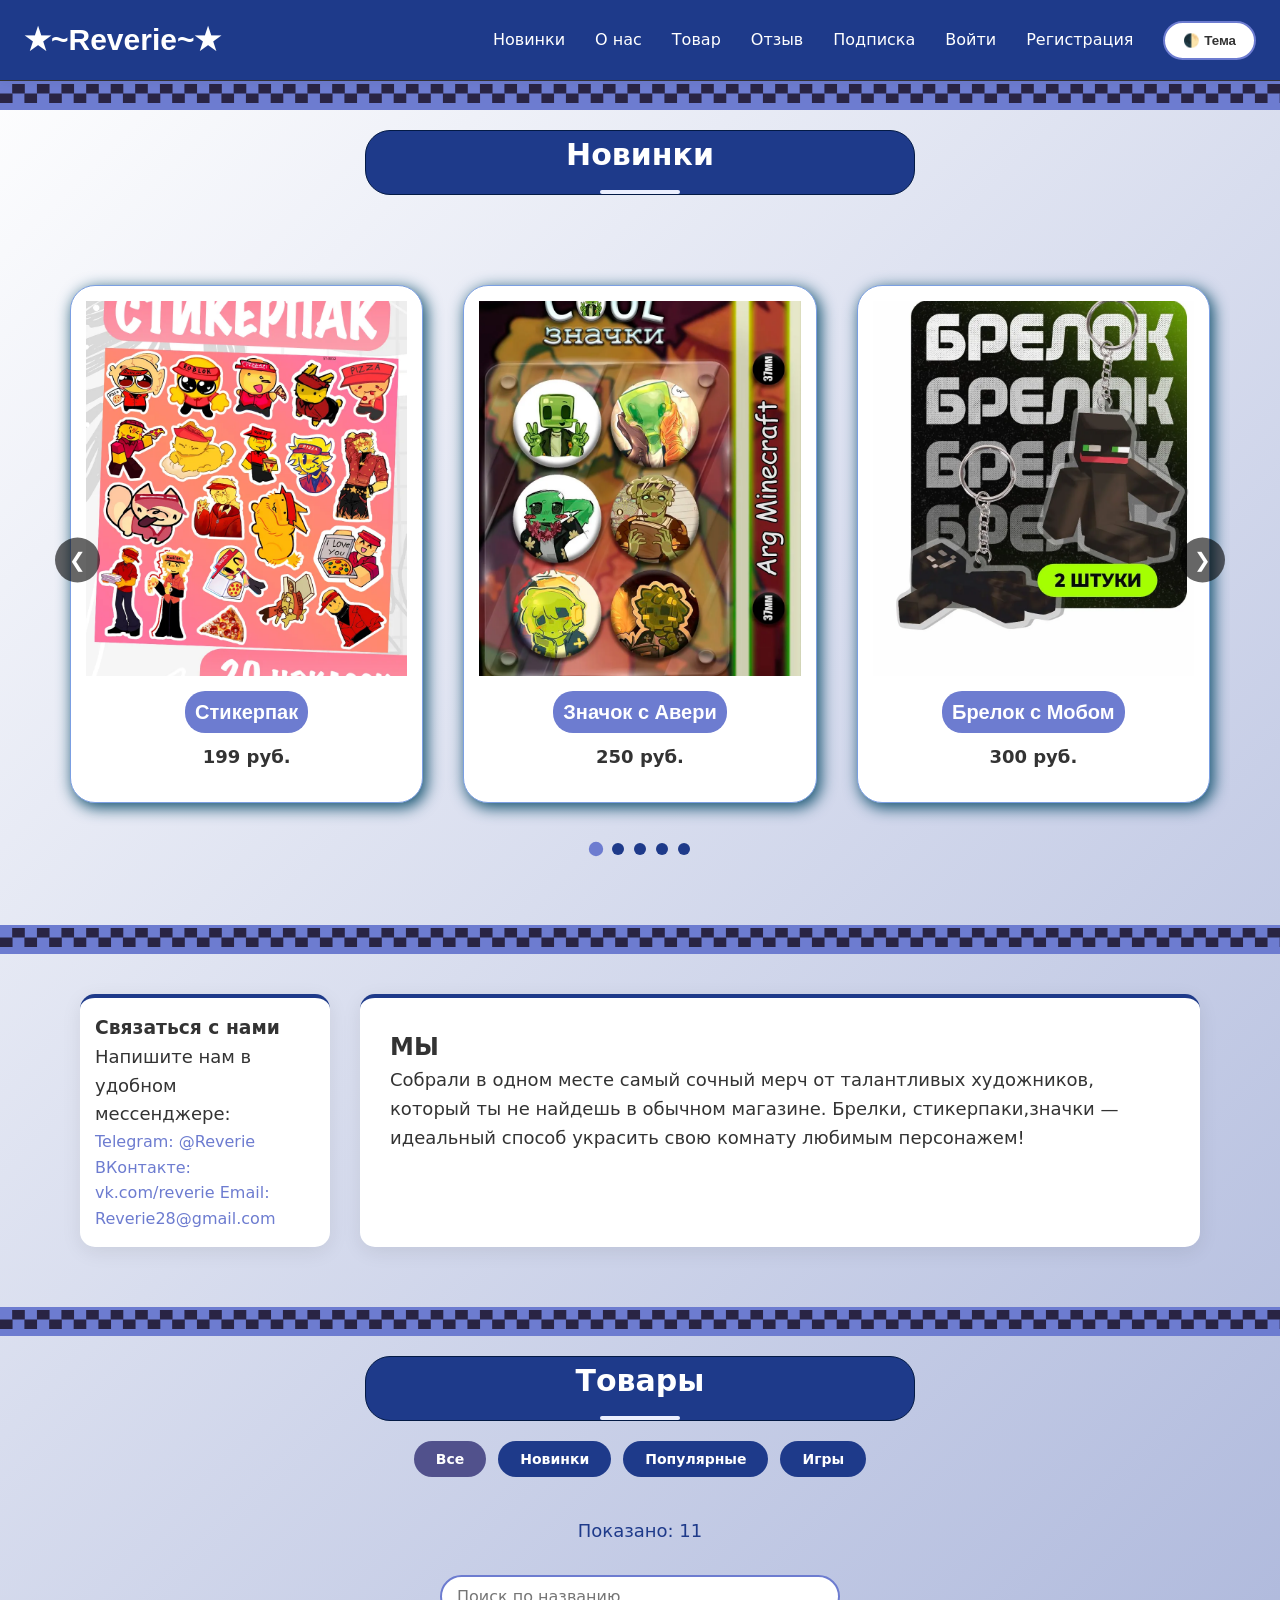
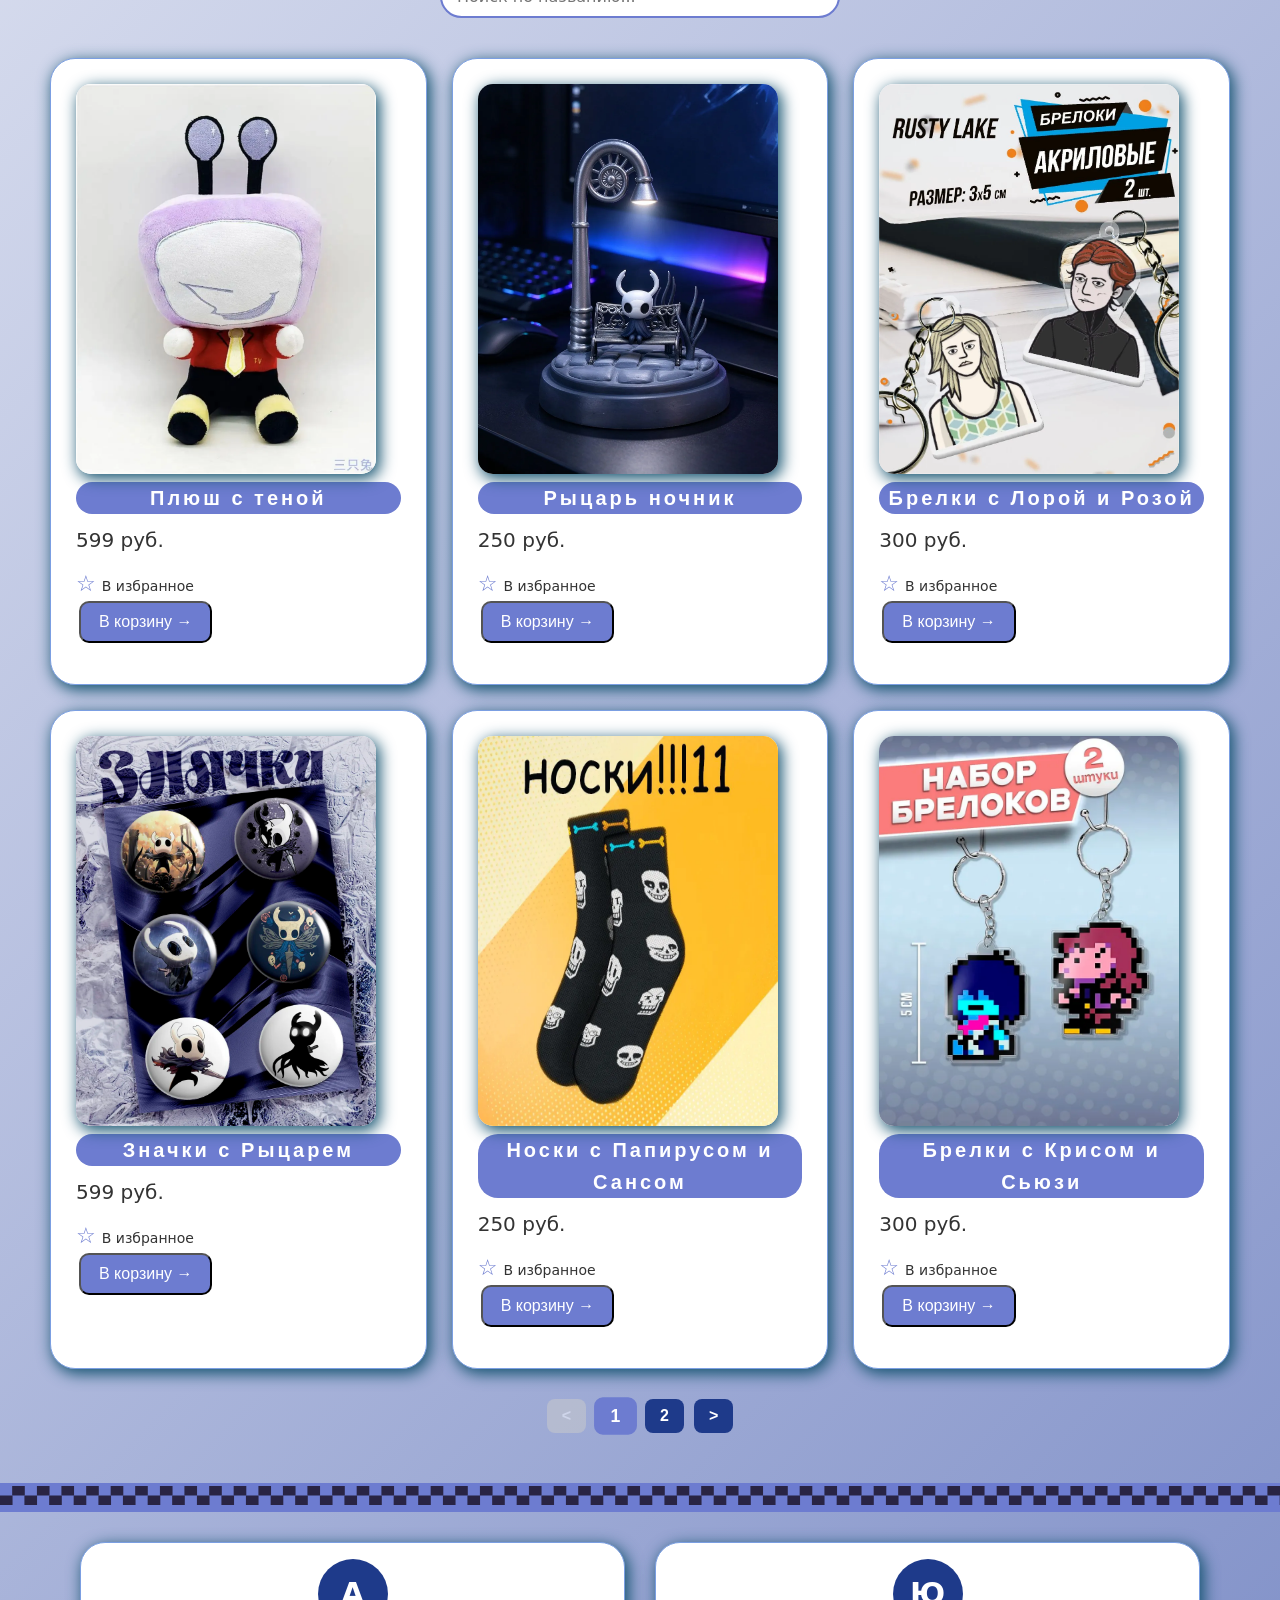
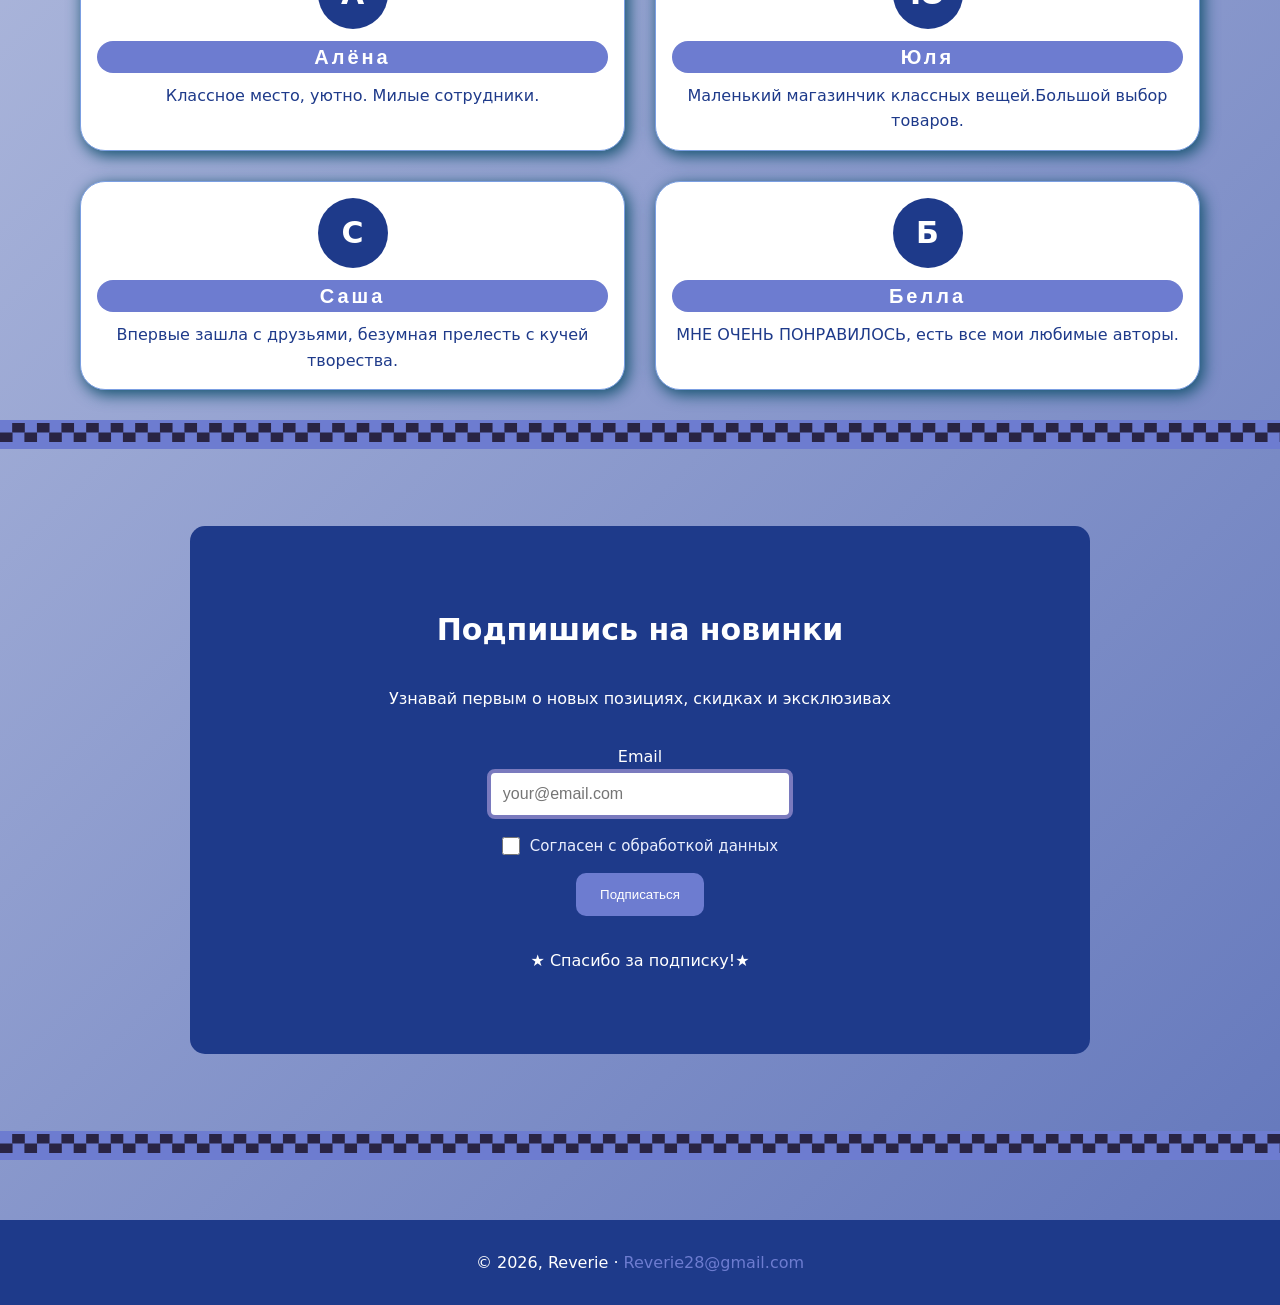
==== commit fa53a3fd: "итог" ====
--- a/app_merch/index.html
+++ b/app_merch/index.html
@@ -54,12 +54,12 @@
 </section>
 
 <section class="cards-section">
-    <div class="slider">
-        <div class="slider_track"></div>
+    <section class="slider">
+        <section class="slider_track"></section>
         <button class="slider_prev">❮</button>
         <button class="slider_next">❯</button>
-        <div class="slider_dots"></div>
-    </div>
+        <section class="slider_dots"></section>
+    </section>
 </section>
  
 <section class="decor2">
@@ -87,196 +87,25 @@
 </section>
 
 <section class="cont" id="cont1">
-         <h2>Товары</h2>
-    </section>
+    <h2>Товары</h2>
+</section>
 
-<div class="filters">
+<section class="filters">
     <button class="filter-btn active" data-filter="all">Все</button>
     <button class="filter-btn" data-filter="new">Новинки</button>
     <button class="filter-btn" data-filter="popul">Популярные</button>
     <button class="filter-btn" data-filter="game">Игры</button>
-</div>
+</section>
+
 <p class="filter-count">Показано: <span id="filterCount">0</span></p>
 
-  <section class="cards-section">
-        <article class="card1" data-category="game">
-         <img src="tena.jpg" alt="мерч по Дельтарун" width="300" height="390">
-          <h3>Плюш с Теной</h3> 
-          <p class="price">900 руб.</p> 
-          <label class="fav">
-          <input type="checkbox">
-          <span>В избранное</span>
-          </label>
-          <button class="btn add-to-cart" 
-            data-id="1" 
-            data-name="Плюш с Теной" 
-            data-price="900">
-            В корзину
-          </button>
-        </article>
- 
-        <article class="card1" data-category="popul">
-          <img src="holow.jpg" alt="мерч по Hollow knight" width="300" height="390">
-          <h3>Рыцарь ночник</h3> 
-          <p class="price">1250 руб.</p>
-          <label class="fav">
-          <input type="checkbox">
-          <span>В избранное</span>
-          </label>
-          <button class="btn add-to-cart" 
-            data-id="2" 
-            data-name="Рыцарь ночник" 
-            data-price="1250">
-            В корзину
-          </button>
-        </article> 
- 
-        <article class="card1" data-category="game">
-          <img src="rusty.jpg" alt="мерч по Растилейк" width="300" height="390">
-          <h3>Брелки с Лорой и Розой</h3> 
-          <p class="price">300 руб.</p> 
-          <label class="fav">
-          <input type="checkbox">
-          <span>В избранное</span>
-          </label>
-          <button class="btn add-to-cart" 
-            data-id="3" 
-            data-name="Брелки с Лорой и Розой" 
-            data-price="300">
-            В корзину
-          </button>
-        </article>
+<section class="pagination-controls">
+    <input type="text" id="searchInput" placeholder="Поиск по названию...">
+</section>
 
-        <article class="card1" data-category="game">
-          <img src="holow1.jpg" alt="мерч по Hollow knight" width="300" height="390">
-          <h3>Значки с Рыцарем</h3> 
-          <p class="price">220 руб.</p> 
-          <label class="fav">
-          <input type="checkbox">
-          <span>В избранное</span>
-          </label>
-         <button class="btn add-to-cart" 
-            data-id="4" 
-            data-name="Значки с Рыцарем" 
-            data-price="220">
-            В корзину
-          </button>
-        </article>
- 
-        <article class="card1" data-category="popul">
-          <img src="sans.jpg" alt="мерч по Undertail" width="300" height="390">
-          <h3>Носки с Папирусом и Сансем</h3> 
-          <p class="price">350 руб.</p>
-          <label class="fav">
-          <input type="checkbox">
-          <span>В избранное</span>
-          </label>
-          <button class="btn add-to-cart" 
-            data-id="5" 
-            data-name="Носки с Папирусом и Сансем" 
-            data-price="350">
-            В корзину
-          </button>
-        </article> 
- 
-        <article class="card1" data-category="popul">
-          <img src="delt.jpg" alt="мерч по  Дельтарун" width="300" height="390">
-          <h3>Брелки с Крисом и Сьюзи</h3> 
-          <p class="price">300 руб.</p> 
-          <label class="fav">
-          <input type="checkbox">
-          <span>В избранное</span>
-          </label>
-          <button class="btn add-to-cart" 
-            data-id="6" 
-            data-name="Брелки с Крисом и Сьюзи" 
-            data-price="300">
-            В корзину
-          </button>
-        </article>
-  
-        <article class="card1" data-category="game">
-          <img src="under1.jpg" alt="мерч по Undertail" width="300" height="390">
-          <h3>Брелки с Флауи и псом</h3> 
-          <p class="price">250 руб.</p>
-          <label class="fav">
-          <input type="checkbox">
-          <span>В избранное</span>
-          </label>
-          <button class="btn add-to-cart" 
-            data-id="7" 
-            data-name="Брелки с Флауи и псом" 
-            data-price="250">
-            В корзину
-          </button>
-        </article> 
- 
-        <article class="card1" data-category="game">
-          <img src="gen.jpg" alt="мерч по Геншину" width="300" height="390">
-          <h3>Браслет со Странником</h3> 
-          <p class="price">320 руб.</p> 
-          <label class="fav">
-          <input type="checkbox">
-          <span>В избранное</span>
-          </label>
-          <button class="btn add-to-cart" 
-            data-id="8" 
-            data-name="Браслет со Странником" 
-            data-price="320">
-            В корзину
-          </button>
-        </article>
+<section class="cards-section" id="list"></section>
 
-        <article class="card1" data-category="new">
-         <img src="elli.jpg" alt="мерч по Forsaken" width="300" height="390">
-          <h3>Стикерпак с Эллиотом</h3> 
-          <p class="price">199 руб.</p> 
-          <label class="fav">
-          <input type="checkbox">
-          <span>В избранное</span>
-          </label>
-          <button class="btn add-to-cart" 
-            data-id="9" 
-            data-name="Стикерпак с Эллиотом" 
-            data-price="199">
-            В корзину
-          </button>
-        </article>
- 
-        <article class="card1" data-category="new">
-          <span class="badge">NEW</span>
-          <img src="avery.jpg" alt="мерч по STWTDE" width="300" height="390">
-          <h3>Значок с Авери</h3> 
-          <p class="price">250 руб.</p>
-          <label class="fav">
-          <input type="checkbox">
-          <span>В избранное</span>
-          </label>
-          <button class="btn add-to-cart" 
-            data-id="10" 
-            data-name="Значок с Авери" 
-            data-price="250">
-            В корзину
-          </button>
-        </article>
- 
-        <article class="card1" data-category="new">
-          <span class="badge">NEW</span>
-          <img src="Mob.jpg" alt="мерч по ThatMob" width="300" height="390">
-          <h3>Брелок с Мобом и Твикселом</h3> 
-          <p class="price">300 руб.</p> 
-          <label class="fav">
-          <input type="checkbox">
-          <span>В избранное</span>
-          </label>
-          <button class="btn add-to-cart" 
-            data-id="11" 
-            data-name="Брелок с Мобом и Твикселом" 
-            data-price="300">
-            В корзину
-          </button>
-        </article>
-      </section>
+<nav id="pagination" class="pagination-box"></nav>
 
   <section class="decor2">
  <p>▄▀▄▀▄▀▄▀▄▀▄▀▄▀▄▀▄▀▄▀▄▀▄▀▄▀▄▀▄▀▄▀▄▀▄▀▄▀▄▀▄▀▄▀▄▀▄▀▄▀▄▀▄▀▄▀▄▀▄▀▄▀▄▀▄▀▄▀▄▀▄▀▄▀▄▀▄▀▄▀▄▀▄▀▄▀▄▀▄▀▄▀▄▀▄▀▄▀▄▀▄▀▄▀▄▀▄▀▄▀▄▀▄▀▄▀▄▀▄▀▄▀▄▀▄▀▄▀▄▀▄▀▄▀</p>
@@ -343,7 +172,7 @@
     <p class="cart-total">
         Итого: <span id="cartTotal">0</span> руб.
     </p>
-    <button class="cart-checkout" id="cartCheckout">Оплатить</button>
+    <button class="payBtn" id="payBtn">Оплатить</button>
     <button class="cart-clear" id="cartClear">Очистить корзину</button>
   </section>
 
--- a/app_merch/styles.css
+++ b/app_merch/styles.css
@@ -435,21 +435,21 @@
     color: var(--text);
 }
 
-.cart-checkout {
+.payBtn {
     width: 100%;
     padding: 10px;
-    background:var(--header); 
+    background: var(--header);
     color: white;
     border: none;
     border-radius: 8px;
     cursor: pointer;
     font-weight: bold;
-    margin-bottom: 10px; /* Отступ до кнопки "Очистить" */
+    margin-bottom: 10px;
     transition: background 0.3s;
 }
 
-.cart-checkout:hover {
-    background: #21912a;
+.payBtn:hover {
+    background: #21912a; 
 }
 
 .cart-clear {
@@ -466,6 +466,59 @@
 .cart-clear:hover {
     background: #c0392b;
 }
+/* =====  ===== */
+/* ===== Пагинация ===== */
+.pagination-controls {
+    text-align: center;
+    margin: 20px 0;
+}
+
+#searchInput {
+    padding: 10px 15px;
+    border: 2px solid var(--decor);
+    border-radius: 25px;
+    font-size: 16px;
+    width: 100%;
+    max-width: 400px;
+    font-family: inherit;
+}
+
+.pagination-box {
+    display: flex;
+    justify-content: center;
+    gap: 10px;
+    margin: 30px 0;
+    flex-wrap: wrap;
+}
+
+.pagination-box button {
+    padding: 8px 15px;
+    background: var(--header);
+    color: white;
+    border: none;
+    border-radius: 8px;
+    cursor: pointer;
+    font-size: 16px;
+    font-weight: bold;
+    transition: background 0.3s, transform 0.2s;
+}
+
+.pagination-box button:hover:not(:disabled) {
+    background: var(--decor);
+    transform: translateY(-2px);
+}
+
+.pagination-box button.active {
+    background: var(--decor);
+    transform: scale(1.1);
+}
+
+.pagination-box button:disabled {
+    background: #ccc;
+    cursor: not-allowed;
+    opacity: 0.5;
+}
+
 /* =====  ===== */
 
 .card {
@@ -1017,4 +1070,58 @@
   .decor2 p {
     font-size: 10px;
   }
+}
+
+@media (max-width: 600px) {
+    .cart-panel {
+        width: calc(100% - 40px); /* На всю ширину минус отступы */
+        left: 20px;
+        right: 20px;
+        bottom: 80px; /* Подняли выше, чтобы не мешала кнопке "Наверх" */
+    }
+}
+
+@media (max-width: 600px) {
+    .slide {
+        flex: 0 0 100%;
+        padding: 10px; 
+    }
+
+    .slide img {
+        height: 300px;
+    }
+
+    .slide_content h3 {
+        font-size: 16px;
+    }
+
+    .slider_prev { left: 10px; }
+    .slider_next { right: 10px; }
+
+    .slider_prev, .slider_next {
+        width: 35px;
+        height: 35px;
+        font-size: 16px;
+    }
+}
+
+@media (max-width: 600px) {
+    .cart-panel {
+
+        width: calc(100% - 20px); 
+        left: 10px;
+        right: 10px;
+        bottom: 10px;
+        padding: 15px; 
+    }
+
+    .cart-panel h3 {
+        font-size: 18px;
+        margin-bottom: 10px;
+    }
+    
+    .cart-item-controls button {
+        width: 22px;
+        height: 22px;
+    }
 }
